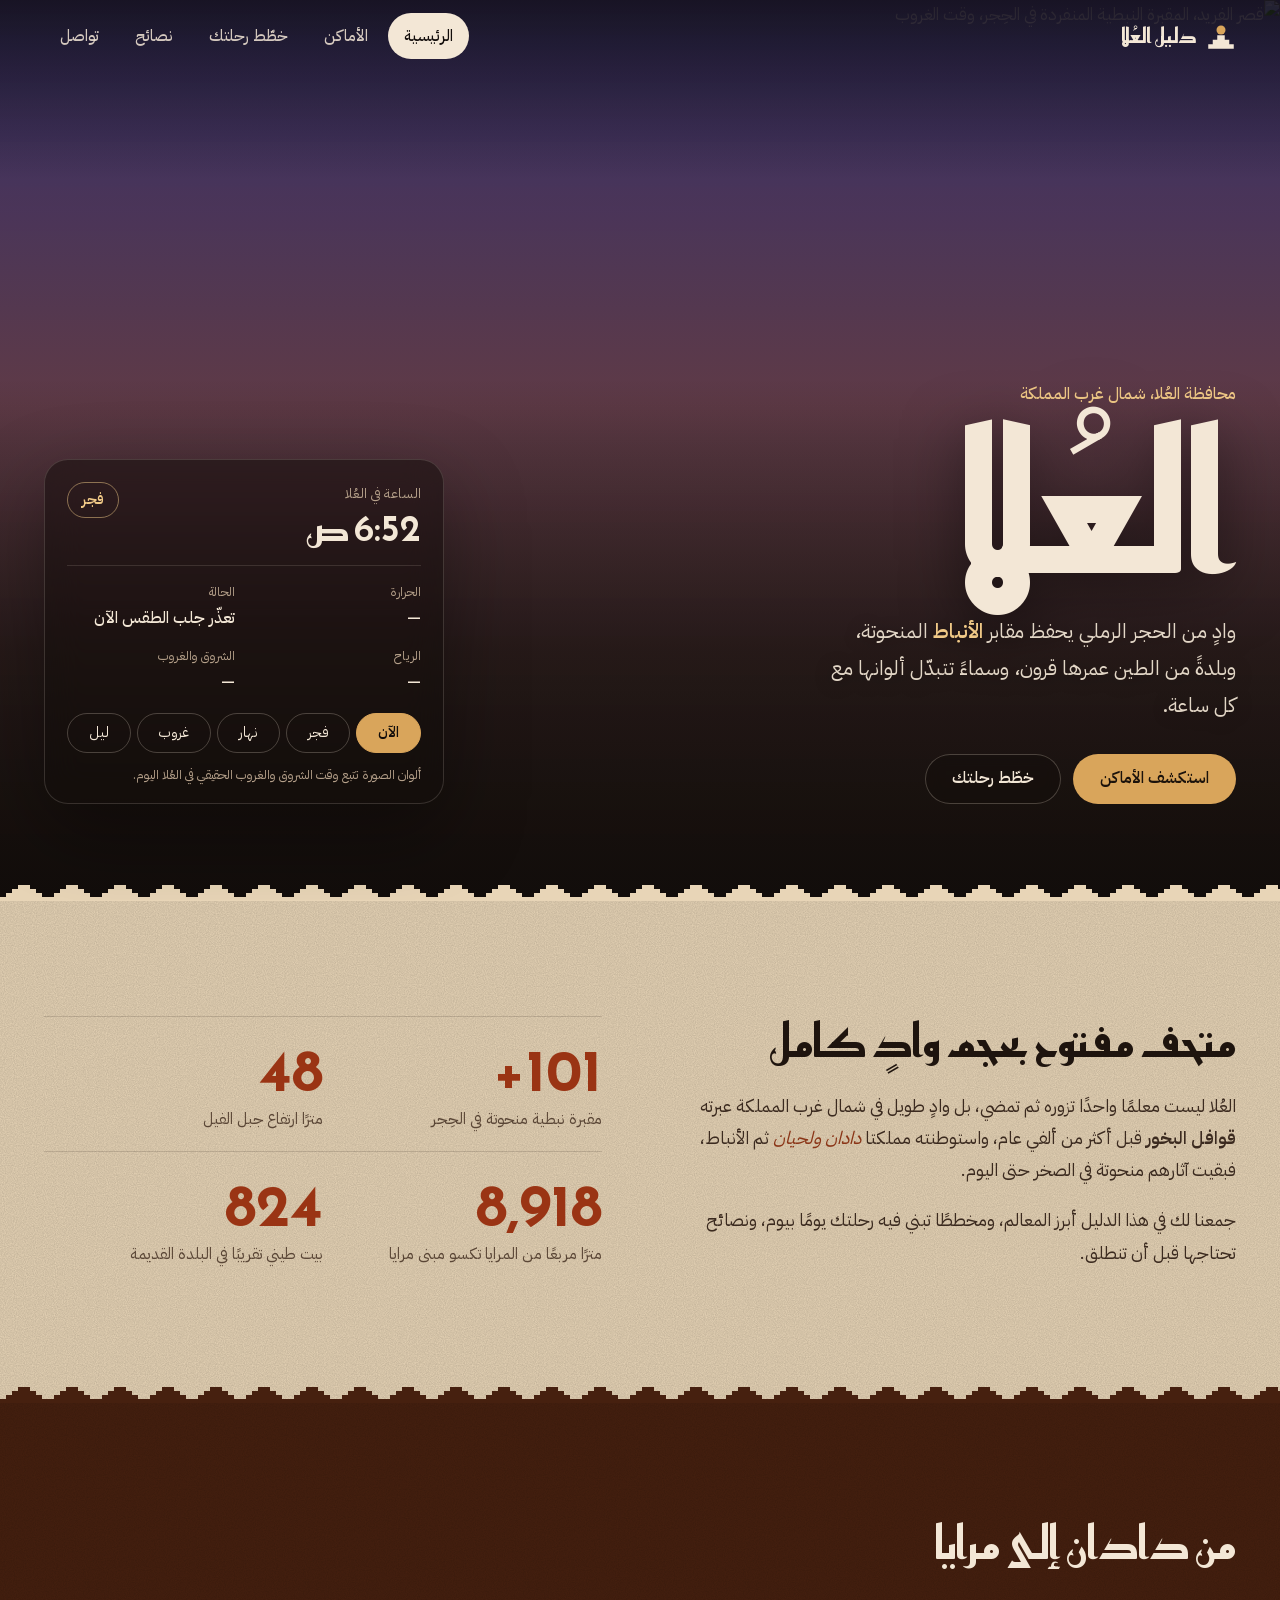
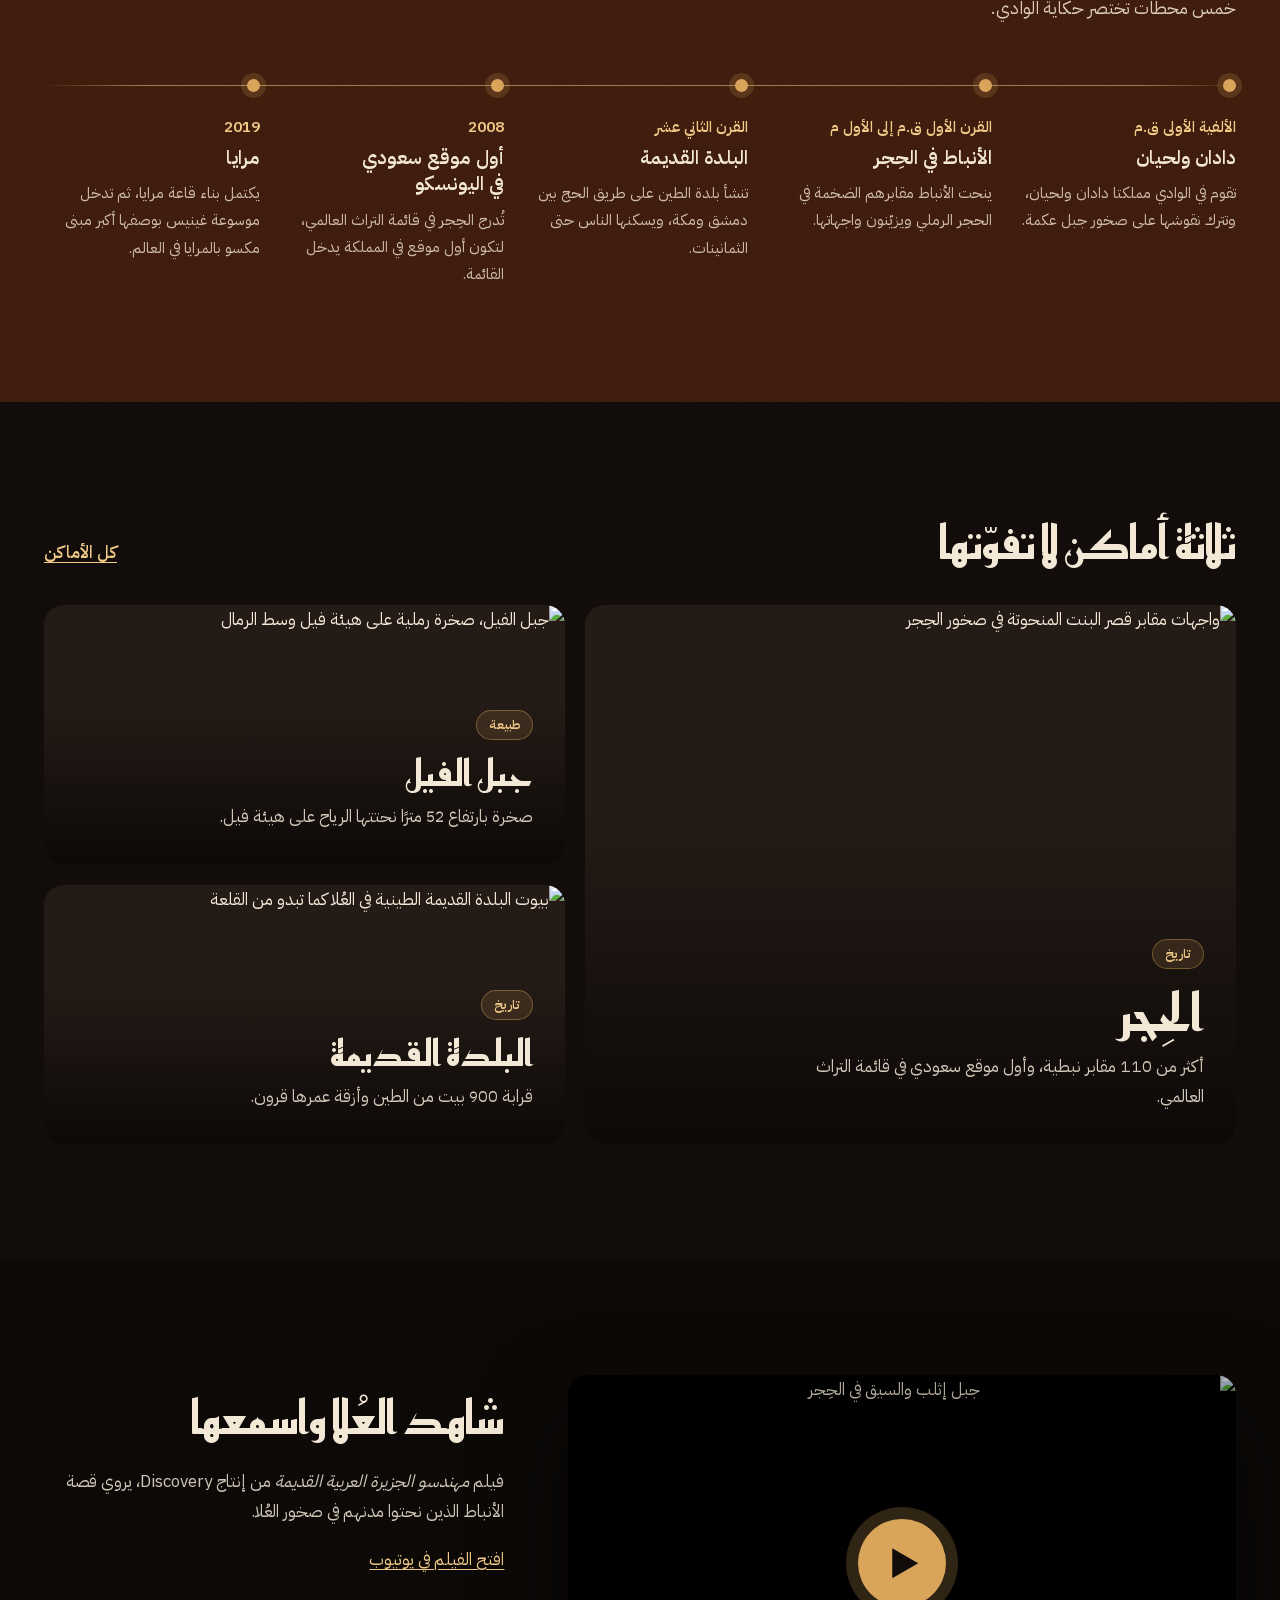
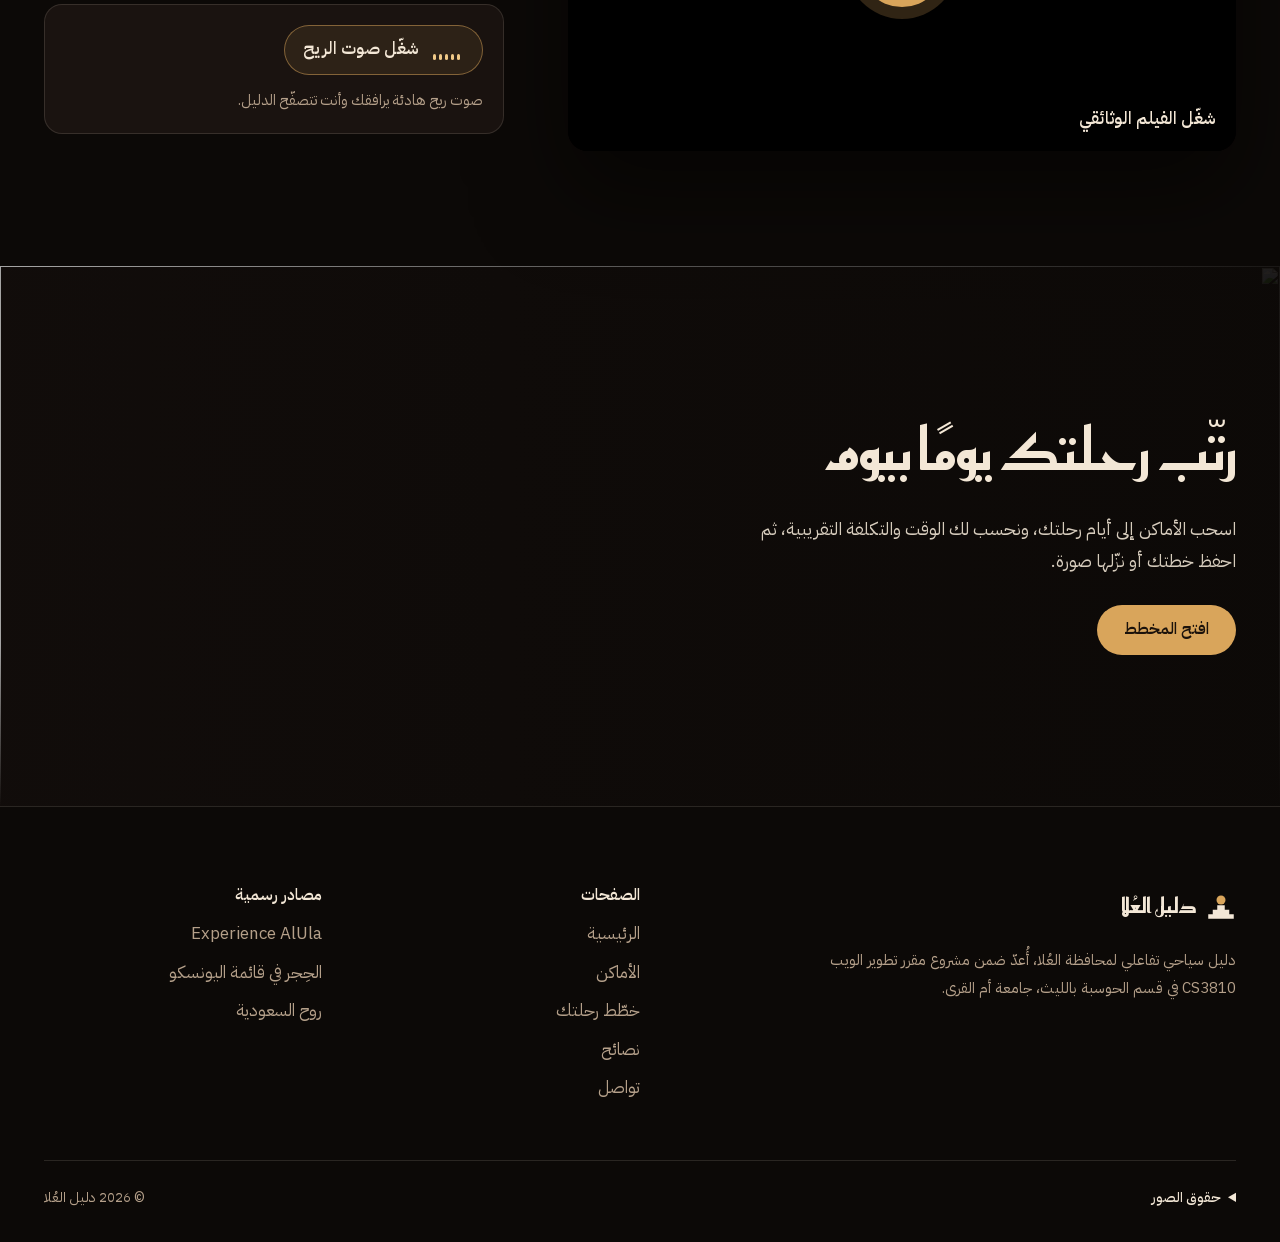
==== index.html @ 6bb436f0 "AlUla guide website" ====
<!DOCTYPE html>
<html lang="ar" dir="rtl">
<head>
<meta charset="UTF-8">
<meta name="viewport" content="width=device-width, initial-scale=1">
<title>دليل العُلا | واحة التاريخ في شمال غرب المملكة</title>
<meta name="description" content="دليل سياحي تفاعلي لمحافظة العُلا: أبرز المعالم، ومخطط رحلات، وطقس مباشر.">
<meta name="theme-color" content="#120d0b">
<link rel="icon" href="media/favicon.svg" type="image/svg+xml">
<link rel="stylesheet" href="css/style.css">
</head>
<body class="page-home" data-page="home">
<a class="skip-link" href="#main">انتقل إلى المحتوى</a>
<header class="site-header" id="top">
  <div class="bar">
    <a class="brand" href="index.html">
      <svg class="brand-mark" viewBox="0 0 40 40" aria-hidden="true"><circle cx="20" cy="12" r="6"/><path d="M3 37v-6h6v-6h6v-6h10v6h6v6h6v6z"/></svg>
      <span class="brand-name">دليل العُلا</span>
    </a>
    <button class="nav-toggle" type="button" aria-expanded="false" aria-controls="site-nav">
      <span class="nav-toggle-lines" aria-hidden="true"><i></i><i></i></span>
      <span class="sr-only">القائمة</span>
    </button>
    <nav class="site-nav" id="site-nav" aria-label="التنقل الرئيسي">
      <ul>
        <li><a href="index.html" aria-current="page">الرئيسية</a></li>
        <li><a href="places.html">الأماكن</a></li>
        <li><a href="planner.html">خطّط رحلتك</a></li>
        <li><a href="tips.html">نصائح</a></li>
        <li><a href="contact.html">تواصل</a></li>
      </ul>
    </nav>
  </div>
</header>

<main id="main">
<section class="hero" id="hero" data-phase="sunset" aria-labelledby="hero-title">
  <div class="hero-media">
    <img class="hero-img" src="media/hero-hegra.jpg" alt="قصر الفريد، المقبرة النبطية المنفردة في الحِجر، وقت الغروب" fetchpriority="high">
    <div class="hero-tint tint-dawn" aria-hidden="true"></div>
    <div class="hero-tint tint-sunset" aria-hidden="true"></div>
    <div class="hero-tint tint-night" aria-hidden="true"></div>
    <canvas class="hero-stars" id="stars" aria-hidden="true"></canvas>
    <div class="hero-shade" aria-hidden="true"></div>
  </div>

  <div class="wrap hero-layout">
    <div class="hero-copy">
      <p class="hero-place">محافظة العُلا، شمال غرب المملكة</p>
      <h1 id="hero-title">العُلا</h1>
      <p class="hero-lead">وادٍ من الحجر الرملي يحفظ مقابر <b>الأنباط</b> المنحوتة، وبلدةً من الطين عمرها قرون، وسماءً تتبدّل ألوانها مع كل ساعة.</p>
      <div class="hero-actions">
        <a class="btn btn-gold" href="places.html">استكشف الأماكن</a>
        <a class="btn btn-ghost" href="planner.html">خطّط رحلتك</a>
      </div>
    </div>

    <aside class="sky-panel" aria-label="الوقت والطقس في العُلا الآن">
      <div class="sky-head">
        <div>
          <span class="sky-label">الساعة في العُلا</span>
          <strong class="sky-time" id="alula-time">--:--</strong>
        </div>
        <span class="sky-phase" id="phase-name">غروب</span>
      </div>
      <dl class="weather">
        <div><dt>الحرارة</dt><dd id="w-temp">--</dd></div>
        <div><dt>الحالة</dt><dd id="w-desc">جارٍ التحميل</dd></div>
        <div><dt>الرياح</dt><dd id="w-wind">--</dd></div>
        <div><dt>الشروق والغروب</dt><dd id="w-sun">--</dd></div>
      </dl>
      <div class="phase-switch" role="group" aria-label="غيّر لون السماء">
        <button type="button" data-phase="auto" aria-pressed="true">الآن</button>
        <button type="button" data-phase="dawn" aria-pressed="false">فجر</button>
        <button type="button" data-phase="day" aria-pressed="false">نهار</button>
        <button type="button" data-phase="sunset" aria-pressed="false">غروب</button>
        <button type="button" data-phase="night" aria-pressed="false">ليل</button>
      </div>
      <p class="sky-note">ألوان الصورة تتبع وقت الشروق والغروب الحقيقي في العُلا اليوم.</p>
    </aside>
  </div>
</section>

<section class="band band-sand steps-top" id="intro" aria-labelledby="intro-title">
  <div class="wrap intro-grid">
    <div class="intro-text">
      <h2 id="intro-title">متحف مفتوح بحجم وادٍ كامل</h2>
      <p>العُلا ليست معلمًا واحدًا تزوره ثم تمضي، بل وادٍ طويل في شمال غرب المملكة عبرته <b>قوافل البخور</b> قبل أكثر من ألفي عام، واستوطنته مملكتا <i>دادان ولحيان</i> ثم الأنباط، فبقيت آثارهم منحوتة في الصخر حتى اليوم.</p>
      <p>جمعنا لك في هذا الدليل أبرز المعالم، ومخططًا تبني فيه رحلتك يومًا بيوم، ونصائح تحتاجها قبل أن تنطلق.</p>
    </div>
    <ul class="facts">
      <li><strong data-count="110" data-suffix="+">110+</strong><span>مقبرة نبطية منحوتة في الحِجر</span></li>
      <li><strong data-count="52">52</strong><span>مترًا ارتفاع جبل الفيل</span></li>
      <li><strong data-count="9740">9,740</strong><span>مترًا مربعًا من المرايا تكسو مبنى مرايا</span></li>
      <li><strong data-count="900">900</strong><span>بيت طيني تقريبًا في البلدة القديمة</span></li>
    </ul>
  </div>
</section>

<section class="band band-ember steps-top" aria-labelledby="timeline-title">
  <div class="wrap">
    <h2 id="timeline-title">من دادان إلى مرايا</h2>
    <p class="section-lead">خمس محطات تختصر حكاية الوادي.</p>
    <ol class="timeline">
      <li>
        <span class="tl-when">الألفية الأولى ق.م</span>
        <h3>دادان ولحيان</h3>
        <p>تقوم في الوادي مملكتا دادان ولحيان، وتترك نقوشها على صخور جبل عكمة.</p>
      </li>
      <li>
        <span class="tl-when">القرن الأول ق.م إلى الأول م</span>
        <h3>الأنباط في الحِجر</h3>
        <p>ينحت الأنباط مقابرهم الضخمة في الحجر الرملي ويزيّنون واجهاتها.</p>
      </li>
      <li>
        <span class="tl-when">القرن الثاني عشر</span>
        <h3>البلدة القديمة</h3>
        <p>تنشأ بلدة الطين على طريق الحج بين دمشق ومكة، ويسكنها الناس حتى الثمانينات.</p>
      </li>
      <li>
        <span class="tl-when">2008</span>
        <h3>أول موقع سعودي في اليونسكو</h3>
        <p>تُدرج الحِجر في قائمة التراث العالمي، لتكون أول موقع في المملكة يدخل القائمة.</p>
      </li>
      <li>
        <span class="tl-when">2019</span>
        <h3>مرايا</h3>
        <p>يكتمل بناء قاعة مرايا، ثم تدخل موسوعة غينيس بوصفها أكبر مبنى مكسو بالمرايا في العالم.</p>
      </li>
    </ol>
  </div>
</section>

<section class="band band-ink" aria-labelledby="featured-title">
  <div class="wrap">
    <div class="section-head">
      <h2 id="featured-title">ثلاثة أماكن لا تفوّتها</h2>
      <a class="link-more" href="places.html">كل الأماكن</a>
    </div>
    <div class="feature-grid">
      <a class="feature feature-lg" href="places.html#hegra">
        <img src="media/hegra.jpg" alt="واجهات مقابر قصر البنت المنحوتة في صخور الحِجر" loading="lazy">
        <div class="feature-text">
          <span class="tag">تاريخ</span>
          <h3>الحِجر</h3>
          <p>أكثر من 110 مقابر نبطية، وأول موقع سعودي في قائمة التراث العالمي.</p>
        </div>
      </a>
      <a class="feature" href="places.html#elephant">
        <img src="media/elephant-rock.jpg" alt="جبل الفيل، صخرة رملية على هيئة فيل وسط الرمال" loading="lazy">
        <div class="feature-text">
          <span class="tag">طبيعة</span>
          <h3>جبل الفيل</h3>
          <p>صخرة بارتفاع 52 مترًا نحتتها الرياح على هيئة فيل.</p>
        </div>
      </a>
      <a class="feature" href="places.html#oldtown">
        <img src="media/old-town.jpg" alt="بيوت البلدة القديمة الطينية في العُلا كما تبدو من القلعة" loading="lazy">
        <div class="feature-text">
          <span class="tag">تاريخ</span>
          <h3>البلدة القديمة</h3>
          <p>قرابة 900 بيت من الطين وأزقة عمرها قرون.</p>
        </div>
      </a>
    </div>
  </div>
</section>

<section class="band band-deep" aria-labelledby="film-title">
  <div class="wrap film-grid">
    <div class="film-player" id="film">
      <button class="film-facade" type="button" id="film-play" data-video="z8A0LpX7_yM">
        <img src="media/banner-places.jpg" alt="جبل إثلب والسيق في الحِجر" loading="lazy">
        <span class="play-icon" aria-hidden="true"></span>
        <span class="film-caption">شغّل الفيلم الوثائقي</span>
      </button>
    </div>
    <div class="film-text">
      <h2 id="film-title">شاهد العُلا واسمعها</h2>
      <p>فيلم <i>مهندسو الجزيرة العربية القديمة</i> من إنتاج Discovery، يروي قصة الأنباط الذين نحتوا مدنهم في صخور العُلا.</p>
      <p><a class="link-ext" href="https://www.youtube.com/watch?v=z8A0LpX7_yM" target="_blank" rel="noopener">افتح الفيلم في يوتيوب</a></p>
      <div class="sound-card">
        <button class="sound-btn" type="button" id="sound-toggle" aria-pressed="false">
          <span class="eq" aria-hidden="true"><i></i><i></i><i></i><i></i><i></i></span>
          <span class="sound-label">شغّل صوت الريح</span>
        </button>
        <p>صوت ريح هادئة يرافقك وأنت تتصفّح الدليل.</p>
        <audio id="desert-audio" src="media/desert-wind.mp3" loop preload="none">متصفحك لا يدعم تشغيل الصوت.</audio>
      </div>
    </div>
  </div>
</section>

<section class="cta" aria-labelledby="cta-title">
  <img class="cta-bg" src="media/banner-planner.jpg" alt="" loading="lazy">
  <div class="wrap cta-inner">
    <h2 id="cta-title">رتّب رحلتك يومًا بيوم</h2>
    <p>اسحب الأماكن إلى أيام رحلتك، ونحسب لك الوقت والتكلفة التقريبية، ثم احفظ خطتك أو نزّلها صورة.</p>
    <a class="btn btn-gold" href="planner.html">افتح المخطط</a>
  </div>
</section>

</main>
<footer class="site-footer">
  <div class="wrap footer-grid">
    <div class="footer-brand">
      <a class="brand" href="index.html">
        <svg class="brand-mark" viewBox="0 0 40 40" aria-hidden="true"><circle cx="20" cy="12" r="6"/><path d="M3 37v-6h6v-6h6v-6h10v6h6v6h6v6z"/></svg>
        <span class="brand-name">دليل العُلا</span>
      </a>
      <p>دليل سياحي تفاعلي لمحافظة العُلا، أُعدّ ضمن مشروع مقرر تطوير الويب <span dir="ltr">CS3810</span> في قسم الحوسبة بالليث، جامعة أم القرى.</p>
    </div>
    <nav class="footer-col" aria-label="صفحات الموقع">
      <h2>الصفحات</h2>
      <ul>
        <li><a href="index.html">الرئيسية</a></li>
        <li><a href="places.html">الأماكن</a></li>
        <li><a href="planner.html">خطّط رحلتك</a></li>
        <li><a href="tips.html">نصائح</a></li>
        <li><a href="contact.html">تواصل</a></li>
      </ul>
    </nav>
    <div class="footer-col">
      <h2>مصادر رسمية</h2>
      <ul>
        <li><a href="https://www.experiencealula.com" target="_blank" rel="noopener">Experience AlUla</a></li>
        <li><a href="https://whc.unesco.org/en/list/1293" target="_blank" rel="noopener">الحِجر في قائمة اليونسكو</a></li>
        <li><a href="https://www.visitsaudi.com" target="_blank" rel="noopener">روح السعودية</a></li>
      </ul>
    </div>
  </div>
  <div class="wrap footer-bottom">
    <details class="credits">
      <summary>حقوق الصور</summary>
      <p>جميع الصور من <a href="https://commons.wikimedia.org" target="_blank" rel="noopener">ويكيميديا كومنز</a> برخص حرة، مع حفظ حق كل مصوّر.</p>
      <ul>
        <li><a href="https://commons.wikimedia.org/wiki/File:Qasr_al-Farid%2C_Hegra_%28Madain_Salih%29%2C_1st_cent._CE%2C_Saudi_Arabia_%2824%29.jpg" target="_blank" rel="noopener">قصر الفريد في الحِجر</a></li>
        <li><a href="https://commons.wikimedia.org/wiki/File:Qasr_al-Bint%2C_Hegra_%28Madain_Salih%29%2C_Saudi_Arabia%2C_1st_cent._CE_%282%29.jpg" target="_blank" rel="noopener">قصر البنت في الحِجر</a></li>
        <li><a href="https://commons.wikimedia.org/wiki/File:Elephant_rock%2C_Al-%27Ula.jpg" target="_blank" rel="noopener">جبل الفيل</a></li>
        <li><a href="https://commons.wikimedia.org/wiki/File:Maraya_Concert_Hall_2024.png" target="_blank" rel="noopener">مرايا</a></li>
        <li><a href="https://commons.wikimedia.org/wiki/File:Al-Ula_Old_Town_2021.jpg" target="_blank" rel="noopener">البلدة القديمة</a></li>
        <li><a href="https://commons.wikimedia.org/wiki/File:Ancient_site_of_Dadan_at_al-Ula%2C_1st_millenium_BCE%2C_Saudi_Arabia_11.jpg" target="_blank" rel="noopener">دادان</a></li>
        <li><a href="https://commons.wikimedia.org/wiki/File:Jabal_Ikmah%2C_ancient_Arabian_rock_art_and_inscription_site%3B_1st_millenium_BCE%3B_al-Ula%2C_Saudi_Arabia_%2833%29.jpg" target="_blank" rel="noopener">جبل عكمة</a></li>
        <li><a href="https://commons.wikimedia.org/wiki/File:Landscape_at_al-Ula%2C_Saudi_Arabia_%285%29.jpg" target="_blank" rel="noopener">وادي العُلا</a></li>
        <li><a href="https://commons.wikimedia.org/wiki/File:Jabal_Ithlib_and_the_Siq%2C_Hegra_%28Madain_Salih%29%2C_Saudi_Arabia.jpg" target="_blank" rel="noopener">جبل إثلب في الحِجر</a></li>
        <li><a href="https://commons.wikimedia.org/wiki/File:Landscape_at_al-Ula%2C_Saudi_Arabia_%283%29.jpg" target="_blank" rel="noopener">طبيعة العُلا</a></li>
        <li><a href="https://commons.wikimedia.org/wiki/File:Landscape_at_al-Ula_behind_Jabal_Ikmah_where_a_large_group_of_early_Islamic_inscriptions_are_to_be_seeen.jpg" target="_blank" rel="noopener">وادٍ قرب جبل عكمة</a></li>
        <li><a href="https://commons.wikimedia.org/wiki/File:Al-Ula_Old_Town_2021_Wikivoyage_banner.jpg" target="_blank" rel="noopener">بانوراما البلدة القديمة</a></li>
      </ul>
    </details>
    <p class="copy">© 2026 دليل العُلا</p>
  </div>
</footer>

<script src="js/script.js"></script>
</body>
</html>
---- css/style.css ----
@font-face {
  font-family: "Reem Kufi";
  src: url("fonts/reem-kufi.woff") format("woff");
  font-weight: 400 700;
  font-display: swap;
}
@font-face {
  font-family: "IBM Plex Sans Arabic";
  src: url("fonts/plex-arabic-400.woff") format("woff");
  font-weight: 400;
  font-display: swap;
}
@font-face {
  font-family: "IBM Plex Sans Arabic";
  src: url("fonts/plex-arabic-500.woff") format("woff");
  font-weight: 500;
  font-display: swap;
}
@font-face {
  font-family: "IBM Plex Sans Arabic";
  src: url("fonts/plex-arabic-600.woff") format("woff");
  font-weight: 600;
  font-display: swap;
}
@font-face {
  font-family: "IBM Plex Sans Arabic";
  src: url("fonts/plex-arabic-700.woff") format("woff");
  font-weight: 700;
  font-display: swap;
}

:root {
  --ink: #120d0b;
  --ink-2: #1a1310;
  --ink-3: #241b16;
  --ink-4: #2e231c;
  --dune: #f3e7d6;
  --mute: #b5a08a;
  --gold: #d9a55b;
  --gold-2: #f0c987;
  --ember: #c4562e;
  --rust: #9a3414;
  --sand: #e8d5b7;
  --sand-2: #f4e6cf;
  --umber: #2a1d14;
  --umber-2: #5a4636;
  --line: rgba(243, 231, 214, 0.13);
  --line-strong: rgba(243, 231, 214, 0.24);
  --f-display: "Reem Kufi", "Noto Kufi Arabic", Tahoma, sans-serif;
  --f-body: "IBM Plex Sans Arabic", "Segoe UI", Tahoma, Arial, sans-serif;
  --gutter: clamp(18px, 4vw, 44px);
  --wrap: 1200px;
  --radius: 20px;
  --header-h: 72px;
  --steps: url("data:image/svg+xml,%3Csvg xmlns='http://www.w3.org/2000/svg' width='48' height='16'%3E%3Cpath d='M0 16V12H6V8H12V4H18V0H30V4H36V8H42V12H48V16Z'/%3E%3C/svg%3E");
  --grain: url("data:image/svg+xml,%3Csvg xmlns='http://www.w3.org/2000/svg' width='220' height='220'%3E%3Cfilter id='n'%3E%3CfeTurbulence type='fractalNoise' baseFrequency='.9' numOctaves='2' stitchTiles='stitch'/%3E%3CfeColorMatrix values='0 0 0 0 0 0 0 0 0 0 0 0 0 0 0 0 0 0 .5 0'/%3E%3C/filter%3E%3Crect width='100%25' height='100%25' filter='url(%23n)' opacity='.35'/%3E%3C/svg%3E");
}

*,
*::before,
*::after {
  box-sizing: border-box;
}

html {
  scroll-behavior: smooth;
  scroll-padding-top: calc(var(--header-h) + 16px);
  -webkit-text-size-adjust: 100%;
}

body {
  margin: 0;
  background: var(--ink);
  color: var(--dune);
  font: 400 17px/1.8 var(--f-body);
  overflow-x: clip;
  -webkit-font-smoothing: antialiased;
}

img,
svg,
video,
iframe {
  max-width: 100%;
}

img {
  display: block;
}

h1,
h2,
h3 {
  margin: 0 0 0.5em;
  text-wrap: balance;
}

h1,
h2 {
  font-family: var(--f-display);
  font-weight: 600;
  line-height: 1.12;
}

h2 {
  font-size: clamp(2rem, 3.6vw, 3rem);
}

h3 {
  font-size: 1.25rem;
  font-weight: 600;
  line-height: 1.35;
}

p {
  margin: 0 0 1em;
}

a {
  color: var(--gold-2);
  text-underline-offset: 4px;
  text-decoration-thickness: 1px;
}

a:hover {
  color: #fff3dd;
}

b,
strong {
  font-weight: 600;
}

button,
input,
select,
textarea {
  font: inherit;
}

:focus-visible {
  outline: 2px solid var(--gold-2);
  outline-offset: 3px;
}

::selection {
  background: var(--gold);
  color: var(--ink);
}

.wrap {
  width: min(100% - 2 * var(--gutter), var(--wrap));
  margin-inline: auto;
}

.sr-only {
  position: absolute;
  width: 1px;
  height: 1px;
  padding: 0;
  margin: -1px;
  overflow: hidden;
  clip: rect(0 0 0 0);
  white-space: nowrap;
  border: 0;
}

.skip-link {
  position: absolute;
  inset-inline-start: 16px;
  top: -60px;
  z-index: 200;
  padding: 10px 18px;
  border-radius: 999px;
  background: var(--gold);
  color: var(--ink);
  font-weight: 600;
  text-decoration: none;
  transition: top 0.2s;
}

.skip-link:focus {
  top: 12px;
}

.site-header {
  position: fixed;
  inset-inline: 0;
  top: 0;
  z-index: 60;
  border-bottom: 1px solid transparent;
  transition: background 0.35s, border-color 0.35s, backdrop-filter 0.35s;
}

.site-header.is-solid,
.site-header.is-open {
  background: rgba(18, 13, 11, 0.88);
  border-bottom-color: var(--line);
  -webkit-backdrop-filter: blur(16px) saturate(1.2);
  backdrop-filter: blur(16px) saturate(1.2);
}

.bar {
  display: flex;
  align-items: center;
  gap: 24px;
  height: var(--header-h);
  width: min(100% - 2 * var(--gutter), 1320px);
  margin-inline: auto;
}

.brand {
  display: inline-flex;
  align-items: center;
  gap: 10px;
  color: var(--dune);
  text-decoration: none;
  font-family: var(--f-display);
  font-size: 1.3rem;
  font-weight: 600;
  white-space: nowrap;
}

.brand:hover {
  color: var(--dune);
}

.brand-mark {
  width: 30px;
  height: 30px;
  fill: var(--dune);
  flex: none;
}

.brand-mark circle {
  fill: var(--gold);
}

.site-nav {
  margin-inline-start: auto;
}

.site-nav ul {
  display: flex;
  gap: 4px;
  margin: 0;
  padding: 0;
  list-style: none;
}

.site-nav a {
  display: block;
  padding: 9px 16px;
  border-radius: 999px;
  color: rgba(243, 231, 214, 0.86);
  font-size: 0.98rem;
  font-weight: 500;
  text-decoration: none;
  transition: background 0.2s, color 0.2s;
}

.site-nav a:hover {
  color: var(--dune);
  background: rgba(243, 231, 214, 0.1);
}

.site-nav a[aria-current="page"] {
  background: var(--dune);
  color: var(--ink);
}

.nav-toggle {
  display: none;
  margin-inline-start: auto;
  width: 46px;
  height: 46px;
  border: 1px solid var(--line-strong);
  border-radius: 50%;
  background: rgba(18, 13, 11, 0.35);
  color: var(--dune);
  cursor: pointer;
}

.nav-toggle-lines {
  display: grid;
  gap: 6px;
  width: 18px;
  margin: auto;
}

.nav-toggle-lines i {
  display: block;
  height: 2px;
  border-radius: 2px;
  background: currentColor;
  transition: transform 0.3s;
}

.nav-toggle[aria-expanded="true"] .nav-toggle-lines i:first-child {
  transform: translateY(4px) rotate(45deg);
}

.nav-toggle[aria-expanded="true"] .nav-toggle-lines i:last-child {
  transform: translateY(-4px) rotate(-45deg);
}

.btn {
  display: inline-flex;
  align-items: center;
  justify-content: center;
  gap: 10px;
  min-height: 50px;
  padding: 0 26px;
  border: 1px solid transparent;
  border-radius: 999px;
  font: 600 1rem/1.2 var(--f-body);
  text-decoration: none;
  cursor: pointer;
  transition: background 0.2s, color 0.2s, border-color 0.2s, transform 0.2s;
}

.btn:active {
  transform: translateY(1px);
}

.btn-gold {
  background: var(--gold);
  color: #1b120b;
}

.btn-gold:hover {
  background: var(--gold-2);
  color: #1b120b;
}

.btn-ghost {
  background: rgba(243, 231, 214, 0.06);
  border-color: var(--line-strong);
  color: var(--dune);
}

.btn-ghost:hover {
  border-color: var(--gold);
  color: var(--dune);
  background: rgba(217, 165, 91, 0.1);
}

.btn-ghost[aria-pressed="true"] {
  border-color: var(--gold);
  color: var(--gold-2);
}

.btn-sm {
  min-height: 42px;
  padding: 0 18px;
  font-size: 0.93rem;
}

.btn[disabled] {
  opacity: 0.5;
  cursor: not-allowed;
}

.tag {
  display: inline-block;
  padding: 3px 12px;
  border: 1px solid rgba(217, 165, 91, 0.4);
  border-radius: 999px;
  background: rgba(217, 165, 91, 0.14);
  color: var(--gold-2);
  font-size: 0.8rem;
  font-weight: 600;
  line-height: 1.7;
}

.band {
  position: relative;
  padding-block: clamp(72px, 9vw, 128px);
  background: var(--band, var(--ink));
}

.band-ink {
  --band: var(--ink);
}

.band-deep {
  --band: #0c0907;
}

.band-sand {
  --band: var(--sand);
  background: var(--grain), var(--band);
  color: var(--umber);
}

.band-ember {
  --band: #46200f;
  background: var(--grain), var(--band);
  color: var(--dune);
}

.steps-top::before {
  content: "";
  position: absolute;
  inset-inline: 0;
  top: -15px;
  height: 16px;
  background: var(--band);
  -webkit-mask: var(--steps) repeat-x left bottom / 48px 16px;
  mask: var(--steps) repeat-x left bottom / 48px 16px;
  pointer-events: none;
}

.band-sand h2,
.band-sand h3 {
  color: #1e140e;
}

.band-sand a {
  color: #8a3416;
}

.band-sand a:hover {
  color: #5c210c;
}

.band-sand .tag {
  background: rgba(154, 52, 20, 0.08);
  border-color: rgba(154, 52, 20, 0.3);
  color: #8a3416;
}

.band-sand .btn-ghost {
  background: transparent;
  border-color: rgba(42, 29, 20, 0.3);
  color: var(--umber);
}

.section-head {
  display: flex;
  align-items: end;
  justify-content: space-between;
  flex-wrap: wrap;
  gap: 12px 24px;
  margin-bottom: 36px;
}

.section-head h2 {
  margin: 0;
}

.section-lead {
  max-width: 60ch;
  font-size: 1.12rem;
  opacity: 0.85;
}

.link-more {
  font-weight: 600;
}

.fine {
  margin-top: 18px;
  font-size: 0.86rem;
  color: var(--mute);
}

.band-sand .fine {
  color: #6b5644;
}

.empty {
  margin: 8px 0 0;
  color: var(--mute);
}

.hero {
  position: relative;
  display: flex;
  align-items: flex-end;
  min-height: 100vh;
  min-height: 100svh;
  overflow: hidden;
  background: #0c0907;
  color: var(--dune);
}

.hero-media {
  position: absolute;
  inset: 0;
  will-change: transform;
}

.hero-img {
  position: absolute;
  inset: 0;
  width: 100%;
  height: 100%;
  object-fit: cover;
  object-position: 50% 55%;
  transform-origin: 55% 60%;
  filter: var(--img-filter, none);
  animation: drift 50s ease-in-out infinite alternate;
  transition: filter 1.8s ease;
}

@keyframes drift {
  from {
    transform: scale(1.04);
  }
  to {
    transform: scale(1.14) translate3d(-1.2%, -1%, 0);
  }
}

.hero-tint {
  position: absolute;
  inset: 0;
  opacity: 0;
  transition: opacity 1.8s ease;
}

.tint-dawn {
  background: linear-gradient(180deg, rgba(70, 64, 150, 0.7) 0%, rgba(196, 120, 150, 0.45) 45%, rgba(250, 180, 140, 0.2) 100%);
  mix-blend-mode: multiply;
}

.tint-sunset {
  background: linear-gradient(180deg, rgba(255, 112, 44, 0.55) 0%, rgba(255, 160, 80, 0.3) 50%, rgba(150, 44, 12, 0.3) 100%);
  mix-blend-mode: overlay;
}

.tint-night {
  background: linear-gradient(180deg, rgba(4, 7, 28, 0.9) 0%, rgba(10, 14, 42, 0.72) 48%, rgba(8, 6, 12, 0.88) 100%);
}

.hero-stars {
  position: absolute;
  inset: 0 0 auto;
  width: 100%;
  height: 62%;
  opacity: 0;
  transition: opacity 2s ease;
}

.hero-shade {
  position: absolute;
  inset: 0;
  background: linear-gradient(180deg, rgba(12, 9, 7, 0.7) 0%, rgba(12, 9, 7, 0) 20%, rgba(12, 9, 7, 0) 42%, rgba(12, 9, 7, 0.6) 72%, var(--ink) 100%);
}

.hero[data-phase="dawn"] {
  --img-filter: saturate(0.8) brightness(0.8) contrast(1.05);
}

.hero[data-phase="dawn"] .tint-dawn,
.hero[data-phase="sunset"] .tint-sunset,
.hero[data-phase="night"] .tint-night,
.hero[data-phase="night"] .hero-stars {
  opacity: 1;
}

.hero[data-phase="day"] {
  --img-filter: saturate(1.05) brightness(1.03);
}

.hero[data-phase="sunset"] {
  --img-filter: saturate(1.18) contrast(1.06);
}

.hero[data-phase="night"] {
  --img-filter: saturate(0.5) brightness(0.72) contrast(1.1);
}

.hero-layout {
  position: relative;
  z-index: 2;
  display: grid;
  grid-template-columns: minmax(0, 1.4fr) minmax(0, 400px);
  align-items: end;
  gap: 48px;
  padding-block: 140px clamp(56px, 8vw, 96px);
}

.hero-place {
  margin: 0 0 6px;
  color: var(--gold-2);
  font-size: 1.05rem;
  font-weight: 500;
}

.hero h1 {
  margin: 0 0 16px;
  font-size: clamp(5.4rem, 15vw, 12.5rem);
  font-weight: 700;
  line-height: 0.95;
  text-shadow: 0 14px 60px rgba(0, 0, 0, 0.5);
}

.hero-lead {
  max-width: 34ch;
  margin-bottom: 30px;
  color: rgba(243, 231, 214, 0.92);
  font-size: clamp(1.1rem, 1.6vw, 1.32rem);
  text-shadow: 0 2px 18px rgba(0, 0, 0, 0.45);
}

.hero-lead b {
  color: var(--gold-2);
}

.hero-actions {
  display: flex;
  flex-wrap: wrap;
  gap: 12px;
}

.hero .btn-ghost {
  background: rgba(18, 13, 11, 0.35);
  -webkit-backdrop-filter: blur(8px);
  backdrop-filter: blur(8px);
}

.sky-panel {
  padding: 22px 22px 18px;
  border: 1px solid rgba(243, 231, 214, 0.16);
  border-radius: 24px;
  background: rgba(16, 12, 10, 0.52);
  -webkit-backdrop-filter: blur(18px) saturate(1.2);
  backdrop-filter: blur(18px) saturate(1.2);
  box-shadow: 0 30px 80px rgba(0, 0, 0, 0.35);
}

.sky-head {
  display: flex;
  align-items: flex-start;
  justify-content: space-between;
  gap: 12px;
  padding-bottom: 14px;
  border-bottom: 1px solid var(--line);
}

.sky-label {
  display: block;
  color: var(--mute);
  font-size: 0.85rem;
}

.sky-time {
  display: block;
  font-family: var(--f-display);
  font-size: 2.3rem;
  font-weight: 600;
  line-height: 1.2;
}

.sky-phase {
  padding: 4px 14px;
  border: 1px solid rgba(240, 201, 135, 0.5);
  border-radius: 999px;
  color: var(--gold-2);
  font-size: 0.9rem;
  font-weight: 600;
}

.weather {
  display: grid;
  grid-template-columns: 1fr 1fr;
  gap: 12px 18px;
  margin: 14px 0 16px;
}

.weather dt {
  color: var(--mute);
  font-size: 0.8rem;
}

.weather dd {
  margin: 0;
  font-size: 1.02rem;
  font-weight: 500;
}

.phase-switch {
  display: flex;
  flex-wrap: wrap;
  gap: 6px;
}

.phase-switch button {
  flex: 1 1 auto;
  min-height: 40px;
  padding: 0 12px;
  border: 1px solid var(--line-strong);
  border-radius: 999px;
  background: transparent;
  color: var(--dune);
  font-size: 0.9rem;
  cursor: pointer;
  transition: background 0.2s, color 0.2s, border-color 0.2s;
}

.phase-switch button:hover {
  border-color: var(--gold);
}

.phase-switch button[aria-pressed="true"] {
  background: var(--gold);
  border-color: var(--gold);
  color: var(--ink);
  font-weight: 600;
}

.sky-note {
  margin: 12px 0 0;
  color: var(--mute);
  font-size: 0.8rem;
  line-height: 1.6;
}

.intro-grid {
  display: grid;
  grid-template-columns: minmax(0, 1fr) minmax(0, 1fr);
  gap: clamp(36px, 6vw, 96px);
  align-items: center;
}

.intro-text p {
  font-size: 1.12rem;
  color: #3b2a1f;
}

.intro-text i {
  color: #8a3416;
}

.facts {
  display: grid;
  grid-template-columns: 1fr 1fr;
  gap: 0;
  margin: 0;
  padding: 0;
  list-style: none;
}

.facts li {
  padding: 22px 0 20px;
  border-top: 1px solid rgba(42, 29, 20, 0.16);
}

.facts li:nth-child(odd) {
  padding-inline-end: 24px;
}

.facts strong {
  display: block;
  font-family: var(--f-display);
  font-size: clamp(2.6rem, 4.6vw, 3.8rem);
  font-weight: 700;
  line-height: 1.1;
  color: #9a3414;
  font-variant-numeric: tabular-nums;
}

.facts span {
  display: block;
  margin-top: 4px;
  color: var(--umber-2);
  font-size: 0.98rem;
  line-height: 1.5;
}

.timeline {
  position: relative;
  display: grid;
  grid-template-columns: repeat(5, minmax(0, 1fr));
  gap: 28px;
  margin: 52px 0 0;
  padding: 0;
  list-style: none;
}

.timeline::before {
  content: "";
  position: absolute;
  inset-inline: 0;
  top: 9px;
  height: 1px;
  background: linear-gradient(90deg, transparent, rgba(240, 201, 135, 0.55) 8%, rgba(240, 201, 135, 0.55) 92%, transparent);
}

.timeline li {
  position: relative;
  padding-top: 40px;
}

.timeline li::before {
  content: "";
  position: absolute;
  top: 3px;
  inset-inline-start: 0;
  width: 13px;
  height: 13px;
  border-radius: 50%;
  background: var(--gold);
  box-shadow: 0 0 0 6px rgba(217, 165, 91, 0.18);
}

.tl-when {
  display: block;
  margin-bottom: 6px;
  color: var(--gold-2);
  font-size: 0.95rem;
  font-weight: 600;
  line-height: 1.5;
}

.timeline h3 {
  margin-bottom: 8px;
  font-size: 1.22rem;
}

.timeline p {
  margin: 0;
  color: rgba(243, 231, 214, 0.78);
  font-size: 0.97rem;
  line-height: 1.75;
}

.feature-grid {
  display: grid;
  grid-template-columns: minmax(0, 1.25fr) minmax(0, 1fr);
  grid-template-rows: repeat(2, minmax(260px, 1fr));
  gap: 20px;
}

.feature {
  position: relative;
  display: block;
  min-height: 260px;
  overflow: hidden;
  border-radius: var(--radius);
  color: var(--dune);
  text-decoration: none;
  isolation: isolate;
  background: var(--ink-3);
}

.feature-lg {
  grid-row: span 2;
  min-height: 540px;
}

.feature img {
  position: absolute;
  inset: 0;
  z-index: -2;
  width: 100%;
  height: 100%;
  object-fit: cover;
  transition: transform 1.2s cubic-bezier(0.2, 0.7, 0.2, 1);
}

.feature::after {
  content: "";
  position: absolute;
  inset: 0;
  z-index: -1;
  background: linear-gradient(180deg, rgba(10, 7, 6, 0) 38%, rgba(10, 7, 6, 0.9) 100%);
}

.feature:hover {
  color: var(--dune);
}

.feature:hover img {
  transform: scale(1.05);
}

.feature-text {
  position: absolute;
  inset-inline: 0;
  bottom: 0;
  padding: clamp(20px, 3vw, 32px);
}

.feature h3 {
  margin: 10px 0 4px;
  font-family: var(--f-display);
  font-size: clamp(1.7rem, 2.8vw, 2.5rem);
}

.feature-lg h3 {
  font-size: clamp(2.2rem, 4vw, 3.4rem);
}

.feature p {
  max-width: 40ch;
  margin: 0;
  color: rgba(243, 231, 214, 0.85);
}

.film-grid {
  display: grid;
  grid-template-columns: minmax(0, 1.45fr) minmax(0, 1fr);
  gap: clamp(32px, 5vw, 64px);
  align-items: center;
}

.film-player {
  position: relative;
  aspect-ratio: 16 / 9;
  overflow: hidden;
  border-radius: var(--radius);
  background: #000;
  box-shadow: 0 40px 90px rgba(0, 0, 0, 0.5);
}

.film-player iframe {
  position: absolute;
  inset: 0;
  width: 100%;
  height: 100%;
  border: 0;
}

.film-facade {
  position: absolute;
  inset: 0;
  display: grid;
  place-items: center;
  width: 100%;
  padding: 0;
  border: 0;
  background: #000;
  color: var(--dune);
  cursor: pointer;
}

.film-facade img {
  position: absolute;
  inset: 0;
  width: 100%;
  height: 100%;
  object-fit: cover;
  opacity: 0.72;
  transition: opacity 0.4s, transform 1.2s cubic-bezier(0.2, 0.7, 0.2, 1);
}

.film-facade:hover img {
  opacity: 0.85;
  transform: scale(1.03);
}

.play-icon {
  position: relative;
  width: 88px;
  height: 88px;
  border-radius: 50%;
  background: var(--gold);
  box-shadow: 0 0 0 12px rgba(217, 165, 91, 0.22);
  transition: transform 0.3s;
}

.play-icon::after {
  content: "";
  position: absolute;
  inset: 0;
  margin: auto;
  width: 26px;
  height: 30px;
  transform: translateX(3px);
  background: var(--ink);
  clip-path: polygon(0 0, 100% 50%, 0 100%);
}

.film-facade:hover .play-icon {
  transform: scale(1.06);
}

.film-caption {
  position: absolute;
  inset-inline-start: 20px;
  bottom: 16px;
  font-weight: 600;
  text-shadow: 0 2px 12px rgba(0, 0, 0, 0.6);
}

.film-text p {
  color: rgba(243, 231, 214, 0.85);
}

.sound-card {
  margin-top: 28px;
  padding: 20px;
  border: 1px solid var(--line);
  border-radius: 18px;
  background: var(--ink-2);
}

.sound-card p {
  margin: 12px 0 0;
  color: var(--mute);
  font-size: 0.92rem;
}

.sound-btn {
  display: inline-flex;
  align-items: center;
  gap: 14px;
  min-height: 50px;
  padding: 0 22px 0 18px;
  border: 1px solid rgba(217, 165, 91, 0.5);
  border-radius: 999px;
  background: rgba(217, 165, 91, 0.1);
  color: var(--dune);
  font-weight: 600;
  cursor: pointer;
}

.sound-btn:hover {
  background: rgba(217, 165, 91, 0.18);
}

.eq {
  display: inline-flex;
  align-items: flex-end;
  gap: 3px;
  height: 20px;
}

.eq i {
  display: block;
  width: 3px;
  height: 6px;
  border-radius: 2px;
  background: var(--gold-2);
}

.sound-btn[aria-pressed="true"] .eq i {
  animation: eq 1.1s ease-in-out infinite;
}

.sound-btn[aria-pressed="true"] .eq i:nth-child(2) {
  animation-delay: -0.4s;
}

.sound-btn[aria-pressed="true"] .eq i:nth-child(3) {
  animation-delay: -0.8s;
}

.sound-btn[aria-pressed="true"] .eq i:nth-child(4) {
  animation-delay: -0.2s;
}

.sound-btn[aria-pressed="true"] .eq i:nth-child(5) {
  animation-delay: -0.6s;
}

@keyframes eq {
  0%,
  100% {
    height: 5px;
  }
  50% {
    height: 20px;
  }
}

.cta {
  position: relative;
  display: flex;
  align-items: center;
  min-height: 540px;
  overflow: hidden;
  color: var(--dune);
  isolation: isolate;
}

.cta-bg {
  position: absolute;
  inset: 0;
  z-index: -2;
  width: 100%;
  height: 100%;
  object-fit: cover;
}

.cta::after {
  content: "";
  position: absolute;
  inset: 0;
  z-index: -1;
  background: linear-gradient(270deg, rgba(12, 9, 7, 0.92) 0%, rgba(12, 9, 7, 0.55) 55%, rgba(12, 9, 7, 0.15) 100%), linear-gradient(0deg, var(--ink) 0%, rgba(12, 9, 7, 0) 30%);
}

.cta-inner {
  padding-block: 96px;
}

.cta-inner h2 {
  font-size: clamp(2.4rem, 4.6vw, 3.8rem);
}

.cta-inner p {
  max-width: 44ch;
  margin-bottom: 28px;
  color: rgba(243, 231, 214, 0.88);
  font-size: 1.12rem;
}

.site-footer {
  padding: 80px 0 32px;
  border-top: 1px solid var(--line);
  background: #0c0907;
  color: var(--mute);
}

.footer-grid {
  display: grid;
  grid-template-columns: minmax(0, 2fr) minmax(0, 1fr) minmax(0, 1fr);
  gap: 40px;
}

.footer-brand p {
  max-width: 46ch;
  margin-top: 16px;
  font-size: 0.95rem;
}

.footer-col h2 {
  margin-bottom: 14px;
  color: var(--dune);
  font-family: var(--f-body);
  font-size: 1rem;
  font-weight: 600;
}

.footer-col ul {
  display: grid;
  gap: 8px;
  margin: 0;
  padding: 0;
  list-style: none;
}

.footer-col a {
  color: var(--mute);
  text-decoration: none;
}

.footer-col a:hover {
  color: var(--gold-2);
}

.footer-bottom {
  display: flex;
  align-items: flex-start;
  justify-content: space-between;
  flex-wrap: wrap;
  gap: 16px;
  margin-top: 56px;
  padding-top: 24px;
  border-top: 1px solid var(--line);
  font-size: 0.88rem;
}

.credits {
  flex: 1 1 520px;
}

.credits summary {
  cursor: pointer;
  color: var(--dune);
  font-weight: 500;
}

.credits ul {
  display: grid;
  gap: 4px;
  margin: 12px 0 0;
  padding-inline-start: 18px;
}

.credits a {
  color: var(--gold-2);
}

.copy {
  margin: 0;
}

.page-hero {
  position: relative;
  display: flex;
  align-items: flex-end;
  min-height: clamp(400px, 60vh, 580px);
  overflow: hidden;
  background: #0c0907;
  color: var(--dune);
  isolation: isolate;
}

.page-hero-short {
  min-height: clamp(340px, 46vh, 460px);
}

.page-hero-img {
  position: absolute;
  inset: 0;
  z-index: -2;
  width: 100%;
  height: 100%;
  object-fit: cover;
}

.page-hero::after {
  content: "";
  position: absolute;
  inset: 0;
  z-index: -1;
  background: linear-gradient(180deg, rgba(12, 9, 7, 0.72) 0%, rgba(12, 9, 7, 0.1) 30%, rgba(12, 9, 7, 0.35) 62%, var(--ink) 100%);
}

.page-hero-text {
  padding-block: 150px 56px;
}

.page-hero h1 {
  margin-bottom: 12px;
  font-size: clamp(2.9rem, 6.4vw, 5rem);
  font-weight: 700;
  text-shadow: 0 10px 40px rgba(0, 0, 0, 0.45);
}

.page-hero p {
  max-width: 58ch;
  margin: 0;
  color: rgba(243, 231, 214, 0.9);
  font-size: 1.12rem;
  text-shadow: 0 2px 14px rgba(0, 0, 0, 0.5);
}

.toolbar {
  display: flex;
  align-items: center;
  justify-content: space-between;
  flex-wrap: wrap;
  gap: 14px;
  margin-bottom: 26px;
}

.chips,
.presets {
  display: flex;
  flex-wrap: wrap;
  gap: 8px;
}

.chip {
  min-height: 42px;
  padding: 0 18px;
  border: 1px solid var(--line-strong);
  border-radius: 999px;
  background: transparent;
  color: var(--dune);
  font-size: 0.95rem;
  font-weight: 500;
  cursor: pointer;
  transition: background 0.2s, color 0.2s, border-color 0.2s;
}

.chip:hover {
  border-color: var(--gold);
}

.chip[aria-pressed="true"] {
  background: var(--dune);
  border-color: var(--dune);
  color: var(--ink);
}

.search input {
  width: min(340px, 100%);
  min-height: 46px;
  padding-inline: 46px 18px;
  border: 1px solid var(--line-strong);
  border-radius: 999px;
  background: rgba(243, 231, 214, 0.05) url("data:image/svg+xml,%3Csvg xmlns='http://www.w3.org/2000/svg' width='20' height='20' fill='none' stroke='%23b5a08a' stroke-width='2'%3E%3Ccircle cx='8.5' cy='8.5' r='6'/%3E%3Cpath d='m13 13 5 5'/%3E%3C/svg%3E") no-repeat right 16px center;
  color: var(--dune);
  font-size: 16px;
}

.search input::placeholder {
  color: var(--mute);
}

.search input:focus {
  border-color: var(--gold);
  outline: none;
  box-shadow: 0 0 0 3px rgba(217, 165, 91, 0.2);
}

.explorer {
  display: grid;
  grid-template-columns: minmax(0, 1fr) minmax(0, 1fr);
  gap: 24px;
  align-items: start;
}

.map-card {
  margin: 0;
  padding: 10px;
  border: 1px solid var(--line);
  border-radius: 24px;
  background: #0d0a08;
}

.map-card svg {
  direction: ltr;
  display: block;
  width: 100%;
  height: auto;
  border-radius: 16px;
}

.map-card figcaption {
  padding: 10px 8px 2px;
  color: var(--mute);
  font-size: 0.85rem;
}

.pin {
  cursor: pointer;
  outline: none;
  transition: opacity 0.3s;
}

.pin-dot {
  fill: var(--gold);
  stroke: #0d0a08;
  stroke-width: 3;
  transition: fill 0.2s;
}

.pin-ring {
  fill: none;
  stroke: var(--gold-2);
  stroke-width: 2;
  opacity: 0;
  transform-box: fill-box;
  transform-origin: center;
}

.pin-label {
  fill: var(--dune);
  font-family: var(--f-body);
  font-size: 15px;
  font-weight: 600;
  paint-order: stroke;
  stroke: #0d0a08;
  stroke-width: 5px;
  stroke-linejoin: round;
}

.pin:hover .pin-dot,
.pin.is-active .pin-dot {
  fill: #fff1d6;
}

.pin.is-active .pin-ring {
  opacity: 1;
  animation: ring 2.2s ease-out infinite;
}

.pin:focus-visible .pin-ring {
  opacity: 1;
}

.pin.is-dim {
  opacity: 0.22;
}

@keyframes ring {
  from {
    transform: scale(0.6);
    opacity: 1;
  }
  to {
    transform: scale(1.6);
    opacity: 0;
  }
}

.detail {
  display: flex;
  flex-direction: column;
  overflow: hidden;
  border: 1px solid var(--line);
  border-radius: 24px;
  background: var(--ink-2);
  transition: opacity 0.25s, transform 0.25s;
}

.detail.is-swapping {
  opacity: 0;
  transform: translateY(8px);
}

.detail-img {
  width: 100%;
  aspect-ratio: 16 / 10;
  object-fit: cover;
  background: var(--ink-3);
}

.detail-body {
  padding: 24px clamp(20px, 3vw, 30px) 28px;
}

.detail-body h2 {
  margin: 12px 0 10px;
  font-size: clamp(2rem, 3.2vw, 2.6rem);
}

.detail-body > p {
  color: rgba(243, 231, 214, 0.86);
}

.facts-list {
  display: grid;
  grid-template-columns: 1fr 1fr;
  gap: 10px;
  margin: 18px 0;
  padding: 0;
  list-style: none;
}

.facts-list li {
  padding: 12px 14px;
  border: 1px solid var(--line);
  border-radius: 14px;
  background: var(--ink-3);
}

.facts-list span {
  display: block;
  color: var(--mute);
  font-size: 0.8rem;
}

.facts-list b {
  font-size: 1.02rem;
}

.note {
  padding-inline-start: 14px;
  border-inline-start: 2px solid var(--gold);
  color: var(--gold-2);
  font-size: 0.94rem;
}

.detail-actions {
  display: flex;
  flex-wrap: wrap;
  gap: 10px;
  margin-top: 8px;
}

.count {
  margin: 0;
  color: var(--umber-2);
  font-weight: 500;
}

.place-grid {
  display: grid;
  grid-template-columns: repeat(auto-fill, minmax(min(100%, 260px), 1fr));
  gap: 22px;
  margin: 0;
  padding: 0;
  list-style: none;
}

.place-open {
  display: flex;
  flex-direction: column;
  width: 100%;
  height: 100%;
  padding: 0;
  overflow: hidden;
  border: 1px solid rgba(42, 29, 20, 0.12);
  border-radius: 18px;
  background: var(--sand-2);
  color: var(--umber);
  text-align: start;
  cursor: pointer;
  transition: transform 0.25s, box-shadow 0.25s;
}

.place-open:hover {
  transform: translateY(-4px);
  box-shadow: 0 22px 44px rgba(42, 29, 20, 0.18);
}

.place-open img {
  width: 100%;
  aspect-ratio: 4 / 3;
  object-fit: cover;
  background: #d4bd98;
}

.place-info {
  display: flex;
  flex: 1;
  flex-direction: column;
  align-items: flex-start;
  gap: 6px;
  padding: 16px 18px 18px;
}

.place-name {
  font-family: var(--f-display);
  font-size: 1.5rem;
  font-weight: 600;
  line-height: 1.3;
  color: #1e140e;
}

.place-short {
  color: var(--umber-2);
  font-size: 0.95rem;
  line-height: 1.6;
}

.place-meta {
  display: flex;
  flex-wrap: wrap;
  gap: 4px 0;
  margin-top: auto;
  padding-top: 8px;
  color: #8a3416;
  font-size: 0.86rem;
  font-weight: 600;
}

.place-meta span + span {
  margin-inline-start: 12px;
  padding-inline-start: 12px;
  border-inline-start: 1px solid rgba(138, 52, 22, 0.3);
}

.place-card[hidden] {
  display: none;
}

.field {
  margin-bottom: 18px;
}

.field > span,
.field > label {
  display: block;
  margin-bottom: 8px;
  color: var(--mute);
  font-size: 0.92rem;
  font-weight: 500;
}

input[type="text"],
input[type="email"],
input[type="search"],
select,
textarea {
  width: 100%;
  min-height: 50px;
  padding: 0 16px;
  border: 1px solid var(--line-strong);
  border-radius: 14px;
  background: var(--ink-3);
  color: var(--dune);
  font-size: 16px;
  transition: border-color 0.2s, box-shadow 0.2s;
}

select {
  -webkit-appearance: none;
  appearance: none;
  padding-inline-start: 40px;
  background: var(--ink-3) url("data:image/svg+xml,%3Csvg xmlns='http://www.w3.org/2000/svg' width='14' height='14' fill='none' stroke='%23f0c987' stroke-width='2'%3E%3Cpath d='m2 5 5 5 5-5'/%3E%3C/svg%3E") no-repeat left 16px center;
}

textarea {
  min-height: 150px;
  padding: 14px 16px;
  line-height: 1.7;
  resize: vertical;
}

input:focus,
select:focus,
textarea:focus {
  border-color: var(--gold);
  outline: none;
  box-shadow: 0 0 0 3px rgba(217, 165, 91, 0.2);
}

.field.is-invalid input,
.field.is-invalid textarea {
  border-color: #e07a55;
}

.error {
  min-height: 1.4em;
  margin: 6px 0 0;
  color: #f4a283;
  font-size: 0.88rem;
}

.field-foot {
  display: flex;
  justify-content: space-between;
  gap: 12px;
}

.counter {
  flex: none;
  margin-top: 6px;
  color: var(--mute);
  font-size: 0.85rem;
  font-variant-numeric: tabular-nums;
}

.planner-top {
  display: grid;
  grid-template-columns: minmax(0, 1.1fr) auto minmax(0, 1.4fr);
  align-items: end;
  gap: 20px;
  margin-bottom: 28px;
}

.trip-name {
  margin: 0;
}

.stepper {
  display: flex;
  align-items: center;
  gap: 10px;
  height: 50px;
  padding: 4px;
  border: 1px solid var(--line-strong);
  border-radius: 999px;
  background: var(--ink-3);
}

.stepper button {
  width: 40px;
  height: 40px;
  border: 0;
  border-radius: 50%;
  background: var(--ink-4);
  color: var(--gold-2);
  font-size: 1.3rem;
  line-height: 1;
  cursor: pointer;
}

.stepper button:hover {
  background: #3a2c23;
}

.stepper output {
  min-width: 1.4ch;
  font-family: var(--f-display);
  font-size: 1.5rem;
  text-align: center;
}

.stepper span {
  color: var(--mute);
  font-size: 0.92rem;
}

.summary {
  display: grid;
  grid-template-columns: repeat(3, minmax(0, 1fr));
  gap: 10px;
  margin: 0;
}

.summary div {
  padding: 8px 14px;
  border: 1px solid var(--line);
  border-radius: 14px;
  background: var(--ink-2);
}

.summary dt {
  color: var(--mute);
  font-size: 0.78rem;
  white-space: nowrap;
}

.summary dd {
  margin: 0;
  color: var(--gold-2);
  font-family: var(--f-display);
  font-size: 1.45rem;
  line-height: 1.4;
  white-space: nowrap;
}

.planner {
  display: grid;
  grid-template-columns: 310px minmax(0, 1fr);
  align-items: start;
  gap: 22px;
}

.pool {
  position: sticky;
  top: calc(var(--header-h) + 16px);
  padding: 20px;
  border: 1px solid var(--line);
  border-radius: 22px;
  background: var(--ink-2);
}

.pool h3 {
  margin-bottom: 6px;
  font-family: var(--f-display);
  font-size: 1.3rem;
}

.hint {
  color: var(--mute);
  font-size: 0.88rem;
  line-height: 1.6;
}

.hint b {
  color: var(--gold-2);
}

.pool-list {
  display: grid;
  gap: 8px;
  margin: 12px 0 24px;
  padding: 0;
  list-style: none;
}

.pool-item,
.trip-item {
  display: flex;
  align-items: center;
  gap: 10px;
  padding: 8px 10px;
  border: 1px solid rgba(243, 231, 214, 0.08);
  border-radius: 14px;
  background: var(--ink-3);
  cursor: grab;
  user-select: none;
  transition: opacity 0.2s, border-color 0.2s, background 0.2s;
}

.pool-item:hover,
.trip-item:hover {
  border-color: rgba(217, 165, 91, 0.4);
}

.pool-item.in-trip {
  opacity: 0.45;
}

.pool-item img {
  flex: none;
  width: 42px;
  height: 42px;
  border-radius: 10px;
  object-fit: cover;
}

.item-text {
  display: flex;
  flex-direction: column;
  min-width: 0;
  line-height: 1.4;
}

.item-name {
  font-weight: 600;
  white-space: nowrap;
  overflow: hidden;
  text-overflow: ellipsis;
}

.item-meta {
  color: var(--mute);
  font-size: 0.8rem;
}

.icon-btn {
  flex: none;
  display: grid;
  place-items: center;
  width: 36px;
  height: 36px;
  margin-inline-start: auto;
  border: 1px solid rgba(217, 165, 91, 0.45);
  border-radius: 50%;
  background: transparent;
  color: var(--gold-2);
  font-size: 1.2rem;
  line-height: 1;
  cursor: pointer;
}

.icon-btn:hover {
  background: rgba(217, 165, 91, 0.15);
}

.board {
  display: grid;
  grid-template-columns: repeat(auto-fit, minmax(min(100%, 240px), 1fr));
  gap: 16px;
}

.day {
  display: flex;
  flex-direction: column;
  min-height: 300px;
  padding: 16px;
  border: 1px solid var(--line);
  border-radius: 22px;
  background: var(--ink-2);
  transition: border-color 0.2s, background 0.2s;
}

.day.is-active {
  border-color: rgba(217, 165, 91, 0.65);
  box-shadow: inset 0 0 0 1px rgba(217, 165, 91, 0.2);
}

.day.is-over {
  border-style: dashed;
  border-color: var(--gold);
  background: #221813;
}

.day-head {
  display: flex;
  align-items: center;
  justify-content: space-between;
  gap: 8px;
  margin-bottom: 12px;
}

.day-title {
  padding: 4px 0;
  border: 0;
  background: none;
  color: var(--dune);
  font-family: var(--f-display);
  font-size: 1.25rem;
  font-weight: 600;
  cursor: pointer;
}

.day.is-active .day-title {
  color: var(--gold-2);
}

.day-stats {
  display: flex;
  gap: 10px;
  color: var(--mute);
  font-size: 0.82rem;
  white-space: nowrap;
}

.day-list {
  display: grid;
  align-content: start;
  gap: 8px;
  min-height: 140px;
  margin: 0;
  padding: 0;
  list-style: none;
  flex: 1;
}

.trip-item {
  background: var(--ink-4);
}

.order {
  flex: none;
  width: 1.6em;
  color: var(--gold-2);
  font-family: var(--f-display);
  font-size: 1.1rem;
  text-align: center;
}

.trip-item .icon-btn {
  width: 32px;
  height: 32px;
  border-color: var(--line-strong);
  color: var(--mute);
  font-size: 1.1rem;
}

.day-empty {
  margin: 0;
  padding: 26px 12px;
  border: 1px dashed var(--line-strong);
  border-radius: 14px;
  color: var(--mute);
  font-size: 0.9rem;
  text-align: center;
}

.warn {
  margin: 12px 0 0;
  color: #f3b27a;
  font-size: 0.86rem;
  line-height: 1.6;
}

.dragging {
  opacity: 0.35;
}

.planner-actions {
  display: flex;
  flex-wrap: wrap;
  gap: 12px;
  margin: 28px 0 56px;
}

.saved h3 {
  font-family: var(--f-display);
  font-size: 1.6rem;
}

.saved-list {
  display: grid;
  grid-template-columns: repeat(auto-fill, minmax(min(100%, 280px), 1fr));
  gap: 14px;
  margin: 16px 0 0;
  padding: 0;
  list-style: none;
}

.saved-item {
  display: flex;
  flex-direction: column;
  gap: 4px;
  padding: 18px;
  border: 1px solid var(--line);
  border-radius: 18px;
  background: var(--ink-2);
}

.saved-item b {
  font-size: 1.08rem;
}

.saved-item span {
  color: var(--mute);
  font-size: 0.86rem;
}

.saved-item .row {
  display: flex;
  gap: 8px;
  margin-top: 10px;
}

.climate-grid {
  display: grid;
  grid-template-columns: minmax(0, 0.85fr) minmax(0, 1.15fr);
  align-items: start;
  gap: clamp(32px, 5vw, 72px);
}

.climate-text p {
  color: #3b2a1f;
  font-size: 1.08rem;
}

.table-wrap {
  overflow-x: auto;
  border-radius: 18px;
  box-shadow: 0 24px 60px rgba(42, 29, 20, 0.14);
}

.climate {
  width: 100%;
  border-collapse: collapse;
  background: var(--sand-2);
  font-size: 0.98rem;
}

.climate caption {
  caption-side: bottom;
  padding: 12px 16px;
  background: var(--sand-2);
  color: #6b5644;
  font-size: 0.84rem;
  text-align: start;
}

.climate th,
.climate td {
  padding: 10px 16px;
  border-bottom: 1px solid rgba(42, 29, 20, 0.09);
  text-align: start;
  white-space: nowrap;
}

.climate thead th {
  background: var(--umber);
  color: var(--dune);
  font-size: 0.9rem;
  font-weight: 600;
}

.climate tbody th {
  font-weight: 600;
}

.climate td {
  font-variant-numeric: tabular-nums;
}

.climate tbody tr:hover {
  background: rgba(217, 165, 91, 0.12);
}

.climate tr.is-current {
  background: rgba(196, 86, 46, 0.16);
}

.climate tr.is-current th::after {
  content: "الشهر الحالي";
  margin-inline-start: 8px;
  padding: 1px 9px;
  border-radius: 999px;
  background: #9a3414;
  color: #fff;
  font-size: 0.72rem;
  font-weight: 600;
}

.temp-bar {
  display: inline-block;
  width: calc(var(--v) * 2px);
  height: 8px;
  margin-inline-end: 10px;
  border-radius: 4px;
  background: linear-gradient(to left, #e7b06a, #b8441f);
  vertical-align: middle;
}

.rate {
  display: inline-block;
  padding: 2px 10px;
  border-radius: 999px;
  font-size: 0.82rem;
  font-weight: 600;
}

.rate.good {
  background: rgba(86, 116, 62, 0.16);
  color: #3f5a2c;
}

.rate.ok {
  background: rgba(217, 165, 91, 0.3);
  color: #6d430e;
}

.rate.hot {
  background: rgba(184, 68, 31, 0.14);
  color: #8f3013;
}

.advice-grid {
  display: grid;
  grid-template-columns: minmax(0, 1.1fr) minmax(0, 1fr);
  gap: clamp(36px, 6vw, 88px);
}

.acc-item {
  border-bottom: 1px solid var(--line);
}

.acc-item h3 {
  margin: 0;
}

.acc-btn {
  display: flex;
  align-items: center;
  justify-content: space-between;
  gap: 16px;
  width: 100%;
  padding: 20px 0;
  border: 0;
  background: none;
  color: var(--dune);
  font-size: 1.15rem;
  font-weight: 600;
  text-align: start;
  cursor: pointer;
}

.acc-btn::after {
  content: "";
  flex: none;
  width: 10px;
  height: 10px;
  margin-top: -4px;
  border-right: 2px solid var(--gold);
  border-bottom: 2px solid var(--gold);
  transform: rotate(45deg);
  transition: transform 0.25s, margin 0.25s;
}

.acc-btn[aria-expanded="true"] {
  color: var(--gold-2);
}

.acc-btn[aria-expanded="true"]::after {
  margin-top: 4px;
  transform: rotate(-135deg);
}

.acc-panel p {
  max-width: 60ch;
  margin: 0 0 22px;
  color: rgba(243, 231, 214, 0.82);
}

.steps {
  display: grid;
  gap: 14px;
  margin: 24px 0 0;
  padding: 0;
  list-style: none;
  counter-reset: step;
}

.steps li {
  position: relative;
  min-height: 36px;
  padding-inline-start: 52px;
  padding-top: 3px;
  counter-increment: step;
  color: rgba(243, 231, 214, 0.88);
}

.steps li::before {
  content: counter(step);
  position: absolute;
  inset-inline-start: 0;
  top: 0;
  display: grid;
  place-items: center;
  width: 36px;
  height: 36px;
  border: 1px solid rgba(217, 165, 91, 0.55);
  border-radius: 50%;
  color: var(--gold-2);
  font-family: var(--f-display);
  font-size: 1.05rem;
}

.fact-card {
  margin-top: 40px;
  padding: 24px;
  border: 1px solid var(--line);
  border-radius: 20px;
  background: var(--ink-2);
}

.fact-card h3 {
  color: var(--gold-2);
  font-family: var(--f-display);
  font-size: 1.35rem;
}

.fact-card p {
  min-height: 3.6em;
  transition: opacity 0.3s;
}

.fact-card p.is-fading {
  opacity: 0;
}

.pack-grid {
  display: grid;
  grid-template-columns: minmax(0, 0.9fr) minmax(0, 1.1fr);
  align-items: start;
  gap: clamp(32px, 5vw, 72px);
}

.pack-grid > div p {
  color: rgba(243, 231, 214, 0.85);
}

.progress {
  height: 10px;
  margin-top: 28px;
  overflow: hidden;
  border-radius: 999px;
  background: rgba(243, 231, 214, 0.14);
}

.progress span {
  display: block;
  width: 0;
  height: 100%;
  border-radius: inherit;
  background: linear-gradient(to left, var(--gold-2), var(--gold));
  transition: width 0.4s ease;
}

.pack-text {
  margin: 10px 0 18px;
  font-family: var(--f-display);
  font-size: 1.3rem;
}

.checklist {
  display: grid;
  grid-template-columns: repeat(2, minmax(0, 1fr));
  gap: 10px;
  margin: 0;
  padding: 0;
  list-style: none;
}

.checklist label {
  display: flex;
  align-items: center;
  gap: 12px;
  min-height: 56px;
  padding: 10px 16px;
  border: 1px solid rgba(243, 231, 214, 0.16);
  border-radius: 14px;
  background: rgba(18, 13, 11, 0.28);
  cursor: pointer;
  transition: border-color 0.2s, background 0.2s;
}

.checklist label:hover {
  border-color: rgba(240, 201, 135, 0.5);
}

.checklist input {
  flex: none;
  -webkit-appearance: none;
  appearance: none;
  display: grid;
  place-items: center;
  width: 24px;
  height: 24px;
  margin: 0;
  border: 2px solid var(--gold);
  border-radius: 7px;
  cursor: pointer;
}

.checklist input::after {
  content: "";
  width: 6px;
  height: 11px;
  margin-top: -3px;
  border-right: 2.5px solid var(--ink);
  border-bottom: 2.5px solid var(--ink);
  transform: rotate(45deg) scale(0);
  transition: transform 0.15s;
}

.checklist input:checked {
  background: var(--gold);
}

.checklist input:checked::after {
  transform: rotate(45deg) scale(1);
}

.checklist input:checked + span {
  color: rgba(243, 231, 214, 0.6);
  text-decoration: line-through;
  text-decoration-color: rgba(240, 201, 135, 0.6);
}

.contact-grid {
  display: grid;
  grid-template-columns: minmax(0, 1.15fr) minmax(0, 1fr);
  align-items: start;
  gap: 24px;
}

.panel {
  padding: clamp(22px, 3vw, 34px);
  border: 1px solid var(--line);
  border-radius: 24px;
  background: var(--ink-2);
}

.panel h2 {
  font-size: clamp(1.7rem, 2.6vw, 2.2rem);
}

.panel > p {
  color: rgba(243, 231, 214, 0.8);
}

.form-panel .field > label {
  color: var(--dune);
}

.sent {
  margin-top: 32px;
  padding-top: 24px;
  border-top: 1px solid var(--line);
}

.sent h3 {
  font-family: var(--f-display);
  font-size: 1.3rem;
}

.sent-list {
  display: grid;
  gap: 10px;
  margin: 0;
  padding: 0;
  list-style: none;
}

.sent-list li {
  padding: 14px 16px;
  border: 1px solid var(--line);
  border-radius: 14px;
  background: var(--ink-3);
}

.sent-list .row {
  display: flex;
  align-items: center;
  justify-content: space-between;
  gap: 10px;
  color: var(--mute);
  font-size: 0.84rem;
}

.sent-list p {
  margin: 6px 0 0;
  font-size: 0.95rem;
  overflow-wrap: anywhere;
}

.side {
  display: grid;
  gap: 24px;
}

.distance-controls {
  display: flex;
  flex-wrap: wrap;
  gap: 10px;
}

.distance-controls select {
  flex: 1 1 180px;
  width: auto;
}

.distance-result {
  display: grid;
  grid-template-columns: 1fr 1fr;
  gap: 12px;
  margin: 18px 0 0;
}

.distance-result div {
  padding: 14px 16px;
  border-radius: 16px;
  background: var(--ink-3);
}

.distance-result b {
  display: block;
  color: var(--gold-2);
  font-family: var(--f-display);
  font-size: 2.1rem;
  font-weight: 600;
  line-height: 1.3;
  font-variant-numeric: tabular-nums;
}

.distance-result span {
  color: var(--mute);
  font-size: 0.85rem;
}

.map-embed {
  padding: 0;
  overflow: hidden;
}

.map-embed iframe {
  display: block;
  width: 100%;
  height: 360px;
  border: 0;
}

.toast {
  position: fixed;
  left: 50%;
  bottom: 24px;
  z-index: 120;
  max-width: calc(100% - 32px);
  padding: 14px 24px;
  border-radius: 999px;
  background: var(--dune);
  color: var(--ink);
  font-weight: 600;
  box-shadow: 0 20px 50px rgba(0, 0, 0, 0.45);
  opacity: 0;
  transform: translate(-50%, 16px);
  transition: opacity 0.3s, transform 0.3s;
  pointer-events: none;
}

.toast.show {
  opacity: 1;
  transform: translate(-50%, 0);
}

@media (max-width: 1080px) {
  .hero-layout {
    grid-template-columns: minmax(0, 1fr);
    gap: 32px;
  }

  .sky-panel {
    max-width: 520px;
  }

  .timeline {
    grid-template-columns: minmax(0, 1fr);
    gap: 26px;
  }

  .timeline::before {
    inset-inline: auto;
    inset-inline-start: 6px;
    top: 8px;
    bottom: 8px;
    width: 1px;
    height: auto;
    background: linear-gradient(180deg, rgba(240, 201, 135, 0.55), rgba(240, 201, 135, 0.15));
  }

  .timeline li {
    padding-top: 0;
    padding-inline-start: 40px;
  }

  .explorer,
  .planner,
  .film-grid,
  .contact-grid {
    grid-template-columns: minmax(0, 1fr);
  }

  .pool {
    position: static;
  }

  .pool-list {
    grid-template-columns: repeat(auto-fill, minmax(min(100%, 240px), 1fr));
  }

  .planner-top {
    grid-template-columns: minmax(0, 1fr) auto;
  }

  .summary {
    grid-column: 1 / -1;
  }

  .climate-grid,
  .advice-grid,
  .pack-grid,
  .intro-grid {
    grid-template-columns: minmax(0, 1fr);
  }
}

@media (max-width: 860px) {
  .nav-toggle {
    display: grid;
    place-items: center;
  }

  .site-nav {
    position: fixed;
    inset: var(--header-h) 0 auto;
    padding: 8px var(--gutter) 24px;
    border-bottom: 1px solid var(--line);
    background: rgba(18, 13, 11, 0.97);
    opacity: 0;
    visibility: hidden;
    transform: translateY(-8px);
    transition: opacity 0.25s, transform 0.25s, visibility 0.25s;
  }

  .site-nav.is-open {
    opacity: 1;
    visibility: visible;
    transform: none;
  }

  .site-nav ul {
    flex-direction: column;
    gap: 4px;
  }

  .site-nav a {
    padding: 14px 18px;
    border-radius: 14px;
    font-size: 1.08rem;
  }

  .feature-grid {
    grid-template-columns: minmax(0, 1fr);
    grid-template-rows: none;
  }

  .feature-lg {
    grid-row: auto;
    min-height: 420px;
  }

  .footer-grid {
    grid-template-columns: minmax(0, 1fr) minmax(0, 1fr);
  }

  .footer-brand {
    grid-column: 1 / -1;
  }
}

@media (max-width: 600px) {
  body {
    font-size: 16px;
  }

  .hero-layout {
    padding-top: 120px;
  }

  .facts li:nth-child(odd) {
    padding-inline-end: 14px;
  }

  .planner-top {
    grid-template-columns: minmax(0, 1fr);
  }

  .summary dd {
    font-size: 1.2rem;
  }

  .facts-list,
  .checklist {
    grid-template-columns: minmax(0, 1fr);
  }

  .climate th,
  .climate td {
    padding: 9px 10px;
    font-size: 0.88rem;
  }

  .temp-bar {
    width: calc(var(--v) * 1px);
  }

  .cta {
    min-height: 460px;
  }

  .map-embed iframe {
    height: 300px;
  }
}

@media (prefers-reduced-motion: reduce) {
  html {
    scroll-behavior: auto;
  }

  *,
  *::before,
  *::after {
    animation-duration: 0.01ms !important;
    animation-iteration-count: 1 !important;
    transition-duration: 0.01ms !important;
  }
}
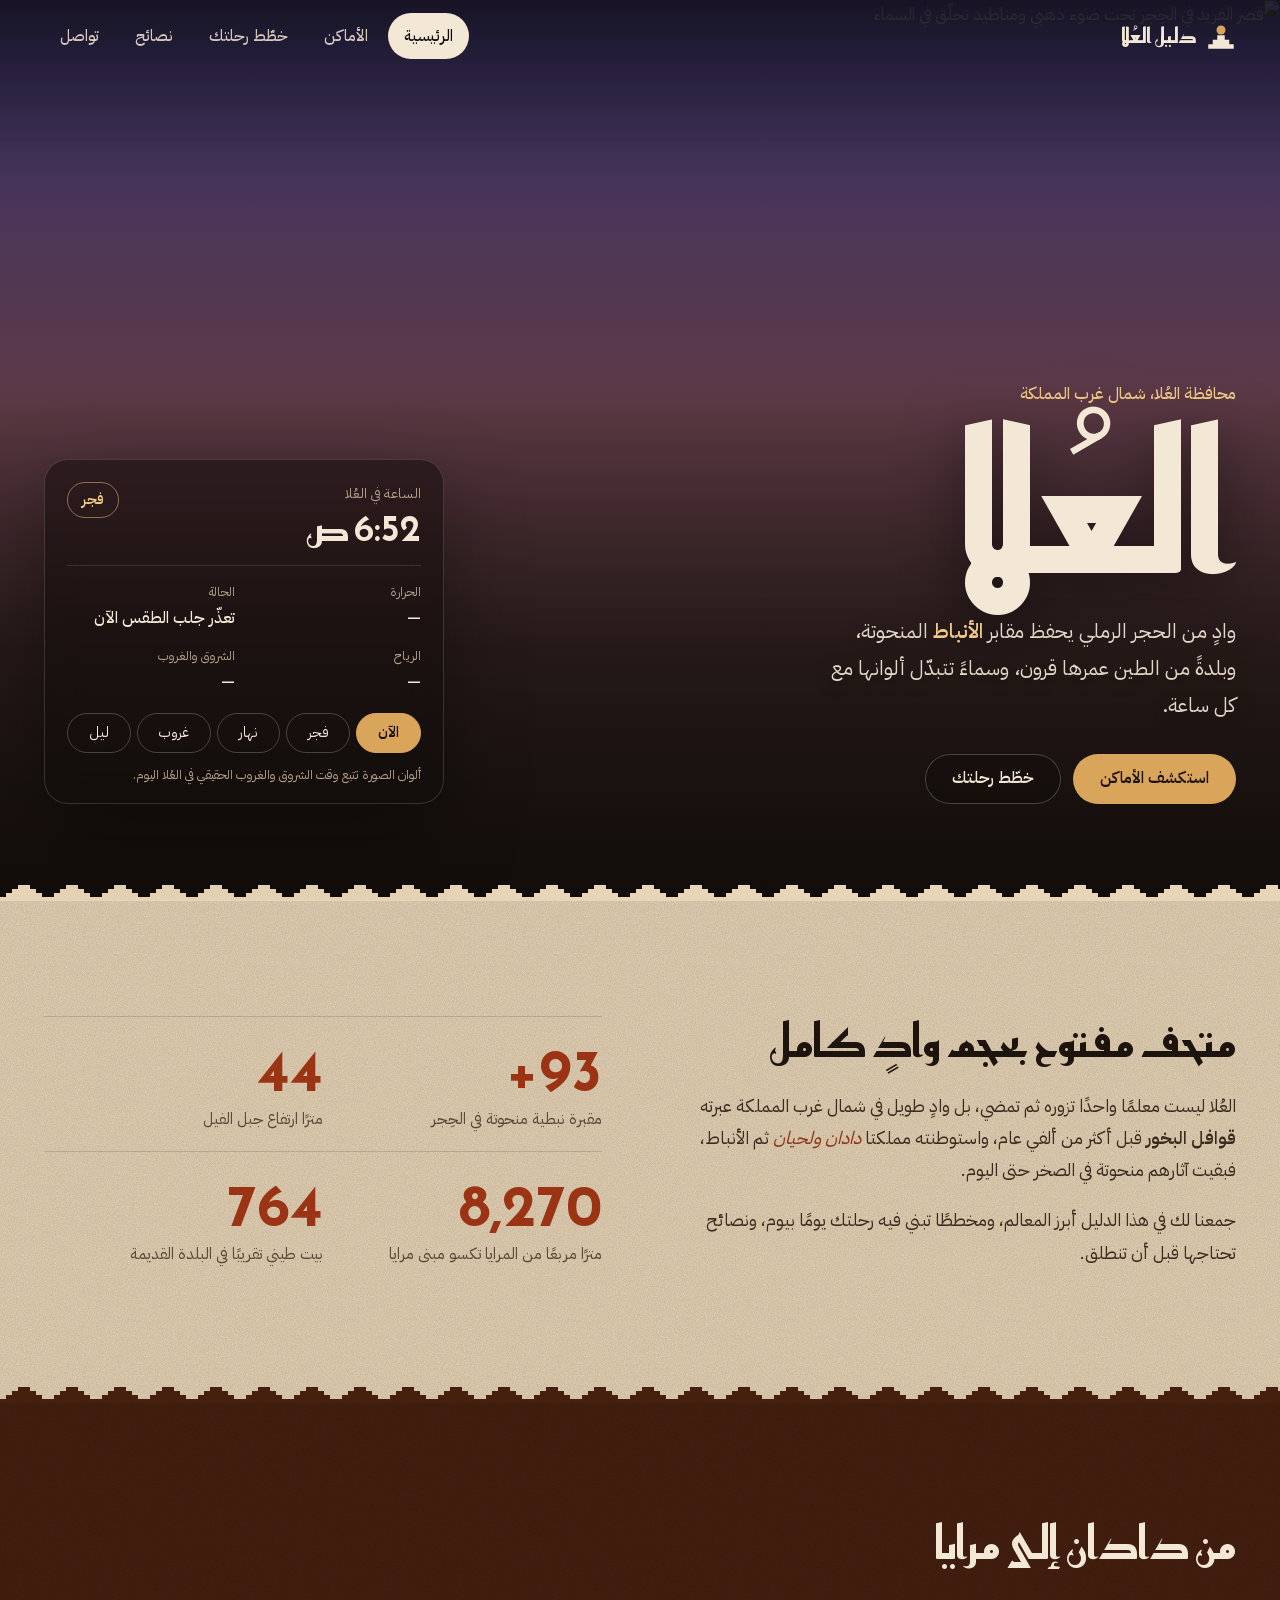
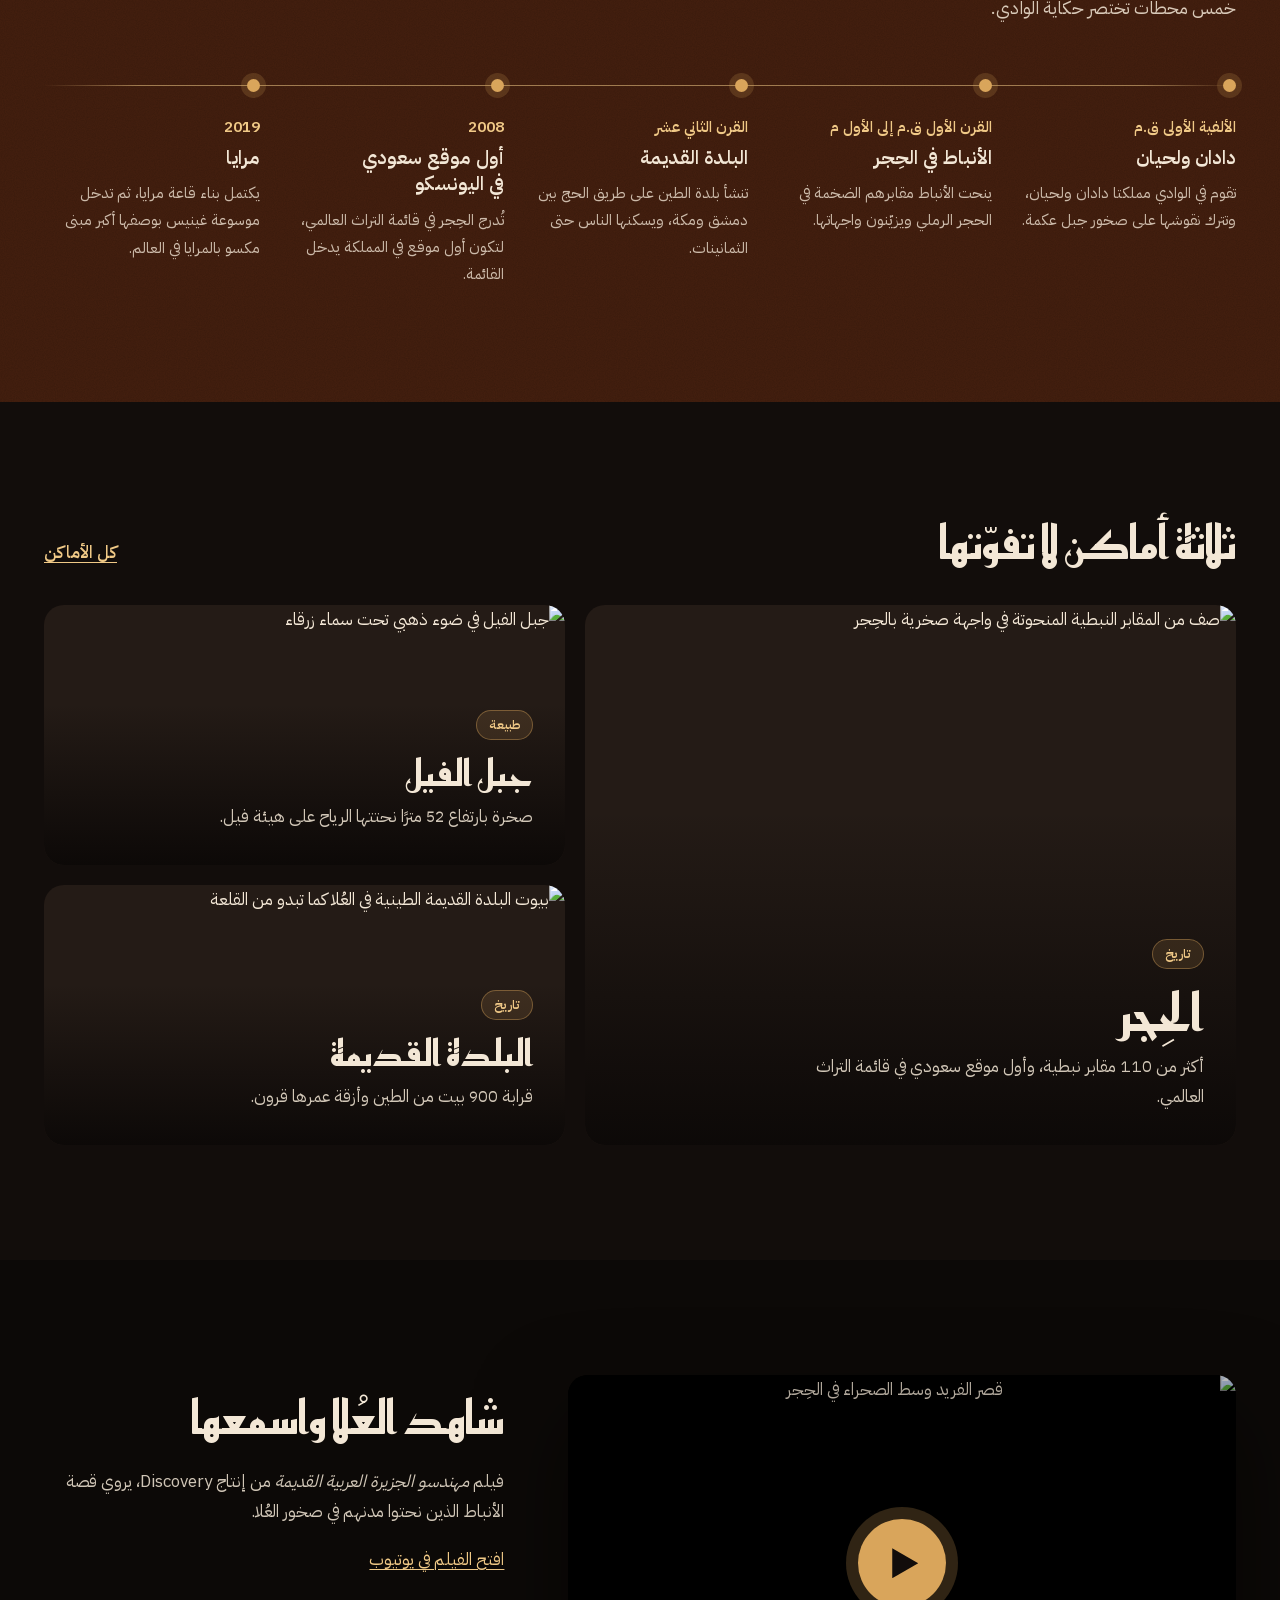
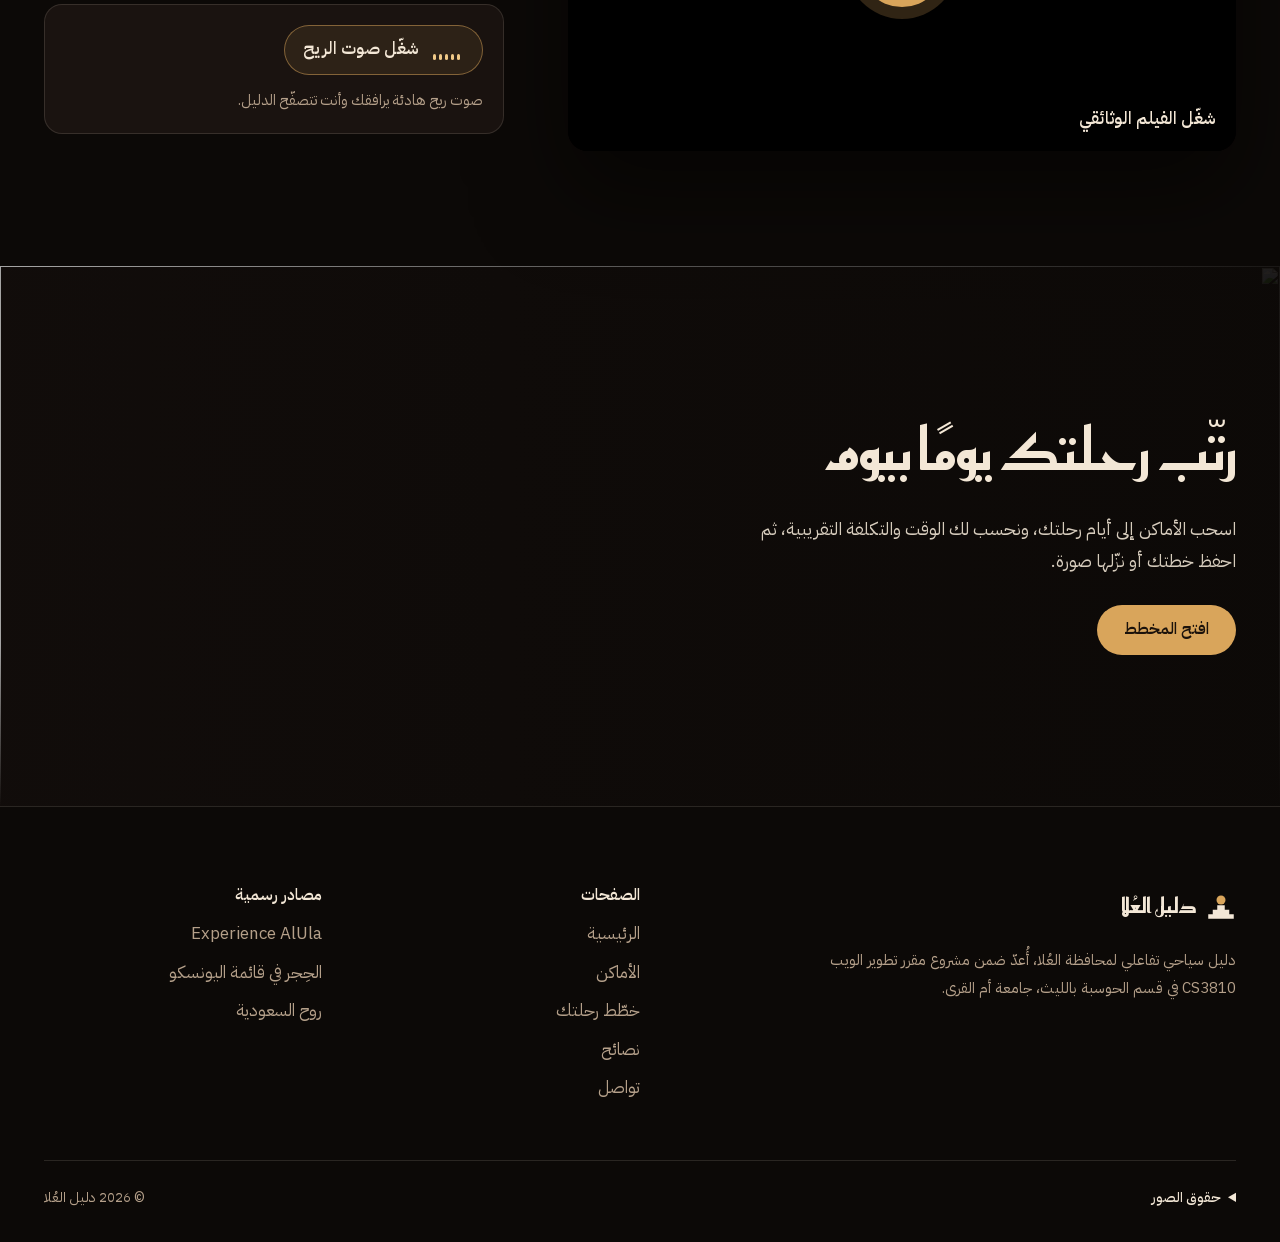
==== commit 268782d7: "Update photos and content" ====
--- a/index.html
+++ b/index.html
@@ -36,7 +36,7 @@
 <main id="main">
 <section class="hero" id="hero" data-phase="sunset" aria-labelledby="hero-title">
   <div class="hero-media">
-    <img class="hero-img" src="media/hero-hegra.jpg" alt="قصر الفريد، المقبرة النبطية المنفردة في الحِجر، وقت الغروب" fetchpriority="high">
+    <img class="hero-img" src="media/hero-hegra.jpg" alt="قصر الفريد في الحِجر تحت ضوء ذهبي ومناطيد تحلّق في السماء" fetchpriority="high">
     <div class="hero-tint tint-dawn" aria-hidden="true"></div>
     <div class="hero-tint tint-sunset" aria-hidden="true"></div>
     <div class="hero-tint tint-night" aria-hidden="true"></div>
@@ -139,7 +139,7 @@
     </div>
     <div class="feature-grid">
       <a class="feature feature-lg" href="places.html#hegra">
-        <img src="media/hegra.jpg" alt="واجهات مقابر قصر البنت المنحوتة في صخور الحِجر" loading="lazy">
+        <img src="media/hegra.jpg" alt="صف من المقابر النبطية المنحوتة في واجهة صخرية بالحِجر" loading="lazy">
         <div class="feature-text">
           <span class="tag">تاريخ</span>
           <h3>الحِجر</h3>
@@ -147,7 +147,7 @@
         </div>
       </a>
       <a class="feature" href="places.html#elephant">
-        <img src="media/elephant-rock.jpg" alt="جبل الفيل، صخرة رملية على هيئة فيل وسط الرمال" loading="lazy">
+        <img src="media/elephant-rock.jpg" alt="جبل الفيل في ضوء ذهبي تحت سماء زرقاء" loading="lazy">
         <div class="feature-text">
           <span class="tag">طبيعة</span>
           <h3>جبل الفيل</h3>
@@ -170,7 +170,7 @@
   <div class="wrap film-grid">
     <div class="film-player" id="film">
       <button class="film-facade" type="button" id="film-play" data-video="z8A0LpX7_yM">
-        <img src="media/banner-places.jpg" alt="جبل إثلب والسيق في الحِجر" loading="lazy">
+        <img src="media/film-poster.jpg" alt="قصر الفريد وسط الصحراء في الحِجر" loading="lazy">
         <span class="play-icon" aria-hidden="true"></span>
         <span class="film-caption">شغّل الفيلم الوثائقي</span>
       </button>
@@ -192,7 +192,7 @@
 </section>
 
 <section class="cta" aria-labelledby="cta-title">
-  <img class="cta-bg" src="media/banner-planner.jpg" alt="" loading="lazy">
+  <img class="cta-bg" src="media/cta.jpg" alt="" loading="lazy">
   <div class="wrap cta-inner">
     <h2 id="cta-title">رتّب رحلتك يومًا بيوم</h2>
     <p>اسحب الأماكن إلى أيام رحلتك، ونحسب لك الوقت والتكلفة التقريبية، ثم احفظ خطتك أو نزّلها صورة.</p>
@@ -234,18 +234,20 @@
       <summary>حقوق الصور</summary>
       <p>جميع الصور من <a href="https://commons.wikimedia.org" target="_blank" rel="noopener">ويكيميديا كومنز</a> برخص حرة، مع حفظ حق كل مصوّر.</p>
       <ul>
-        <li><a href="https://commons.wikimedia.org/wiki/File:Qasr_al-Farid%2C_Hegra_%28Madain_Salih%29%2C_1st_cent._CE%2C_Saudi_Arabia_%2824%29.jpg" target="_blank" rel="noopener">قصر الفريد في الحِجر</a></li>
-        <li><a href="https://commons.wikimedia.org/wiki/File:Qasr_al-Bint%2C_Hegra_%28Madain_Salih%29%2C_Saudi_Arabia%2C_1st_cent._CE_%282%29.jpg" target="_blank" rel="noopener">قصر البنت في الحِجر</a></li>
-        <li><a href="https://commons.wikimedia.org/wiki/File:Elephant_rock%2C_Al-%27Ula.jpg" target="_blank" rel="noopener">جبل الفيل</a></li>
-        <li><a href="https://commons.wikimedia.org/wiki/File:Maraya_Concert_Hall_2024.png" target="_blank" rel="noopener">مرايا</a></li>
+        <li><a href="https://commons.wikimedia.org/wiki/File:%22Summer_Untold%22_Campaign_Launched%2C_AlUla_%282024%29.jpg" target="_blank" rel="noopener">قصر الفريد في الحِجر</a></li>
+        <li><a href="https://commons.wikimedia.org/wiki/File:20141006_143132_resized.jpg" target="_blank" rel="noopener">مقابر الحِجر</a></li>
+        <li><a href="https://commons.wikimedia.org/wiki/File:Elephant_Rock_Al_Ula.jpg" target="_blank" rel="noopener">جبل الفيل</a></li>
+        <li><a href="https://commons.wikimedia.org/wiki/File:Maraya_Concert_Hall_20260130_5.jpg" target="_blank" rel="noopener">مرايا</a></li>
         <li><a href="https://commons.wikimedia.org/wiki/File:Al-Ula_Old_Town_2021.jpg" target="_blank" rel="noopener">البلدة القديمة</a></li>
-        <li><a href="https://commons.wikimedia.org/wiki/File:Ancient_site_of_Dadan_at_al-Ula%2C_1st_millenium_BCE%2C_Saudi_Arabia_11.jpg" target="_blank" rel="noopener">دادان</a></li>
-        <li><a href="https://commons.wikimedia.org/wiki/File:Jabal_Ikmah%2C_ancient_Arabian_rock_art_and_inscription_site%3B_1st_millenium_BCE%3B_al-Ula%2C_Saudi_Arabia_%2833%29.jpg" target="_blank" rel="noopener">جبل عكمة</a></li>
-        <li><a href="https://commons.wikimedia.org/wiki/File:Landscape_at_al-Ula%2C_Saudi_Arabia_%285%29.jpg" target="_blank" rel="noopener">وادي العُلا</a></li>
-        <li><a href="https://commons.wikimedia.org/wiki/File:Jabal_Ithlib_and_the_Siq%2C_Hegra_%28Madain_Salih%29%2C_Saudi_Arabia.jpg" target="_blank" rel="noopener">جبل إثلب في الحِجر</a></li>
-        <li><a href="https://commons.wikimedia.org/wiki/File:Landscape_at_al-Ula%2C_Saudi_Arabia_%283%29.jpg" target="_blank" rel="noopener">طبيعة العُلا</a></li>
-        <li><a href="https://commons.wikimedia.org/wiki/File:Landscape_at_al-Ula_behind_Jabal_Ikmah_where_a_large_group_of_early_Islamic_inscriptions_are_to_be_seeen.jpg" target="_blank" rel="noopener">وادٍ قرب جبل عكمة</a></li>
+        <li><a href="https://commons.wikimedia.org/wiki/File:Ancient_site_of_Dadan_at_al-Ula%2C_1st_millenium_BCE%2C_Saudi_Arabia_1.jpg" target="_blank" rel="noopener">دادان</a></li>
+        <li><a href="https://commons.wikimedia.org/wiki/File:Jabal_Ikmah%2C_ancient_Arabian_rock_art_and_inscription_site%3B_1st_millenium_BCE%3B_al-Ula%2C_Saudi_Arabia_%2819%29.jpg" target="_blank" rel="noopener">جبل عكمة</a></li>
+        <li><a href="https://commons.wikimedia.org/wiki/File:Al_Ula_%286748577917%29.jpg" target="_blank" rel="noopener">إطلالة على واحة العُلا</a></li>
+        <li><a href="https://commons.wikimedia.org/wiki/File:%D9%82%D8%B5%D8%B1_%D8%A7%D9%84%D9%81%D8%B1%D9%8A%D8%AF.jpg" target="_blank" rel="noopener">قصر الفريد والأزهار البرية</a></li>
+        <li><a href="https://commons.wikimedia.org/wiki/File:Al_Ula_%286749309959%29.jpg" target="_blank" rel="noopener">جبال العُلا</a></li>
+        <li><a href="https://commons.wikimedia.org/wiki/File:Ancient_site_of_Dadan_at_al-Ula%2C_1st_millenium_BCE%2C_Saudi_Arabia_36.jpg" target="_blank" rel="noopener">واحة العُلا قرب دادان</a></li>
         <li><a href="https://commons.wikimedia.org/wiki/File:Al-Ula_Old_Town_2021_Wikivoyage_banner.jpg" target="_blank" rel="noopener">بانوراما البلدة القديمة</a></li>
+        <li><a href="https://commons.wikimedia.org/wiki/File:Madain_Saleh_2017_02.jpg" target="_blank" rel="noopener">الحِجر</a></li>
+        <li><a href="https://commons.wikimedia.org/wiki/File:Elephant_Rock_%286736020449%29.jpg" target="_blank" rel="noopener">جبل الفيل من بعيد</a></li>
       </ul>
     </details>
     <p class="copy">© 2026 دليل العُلا</p>
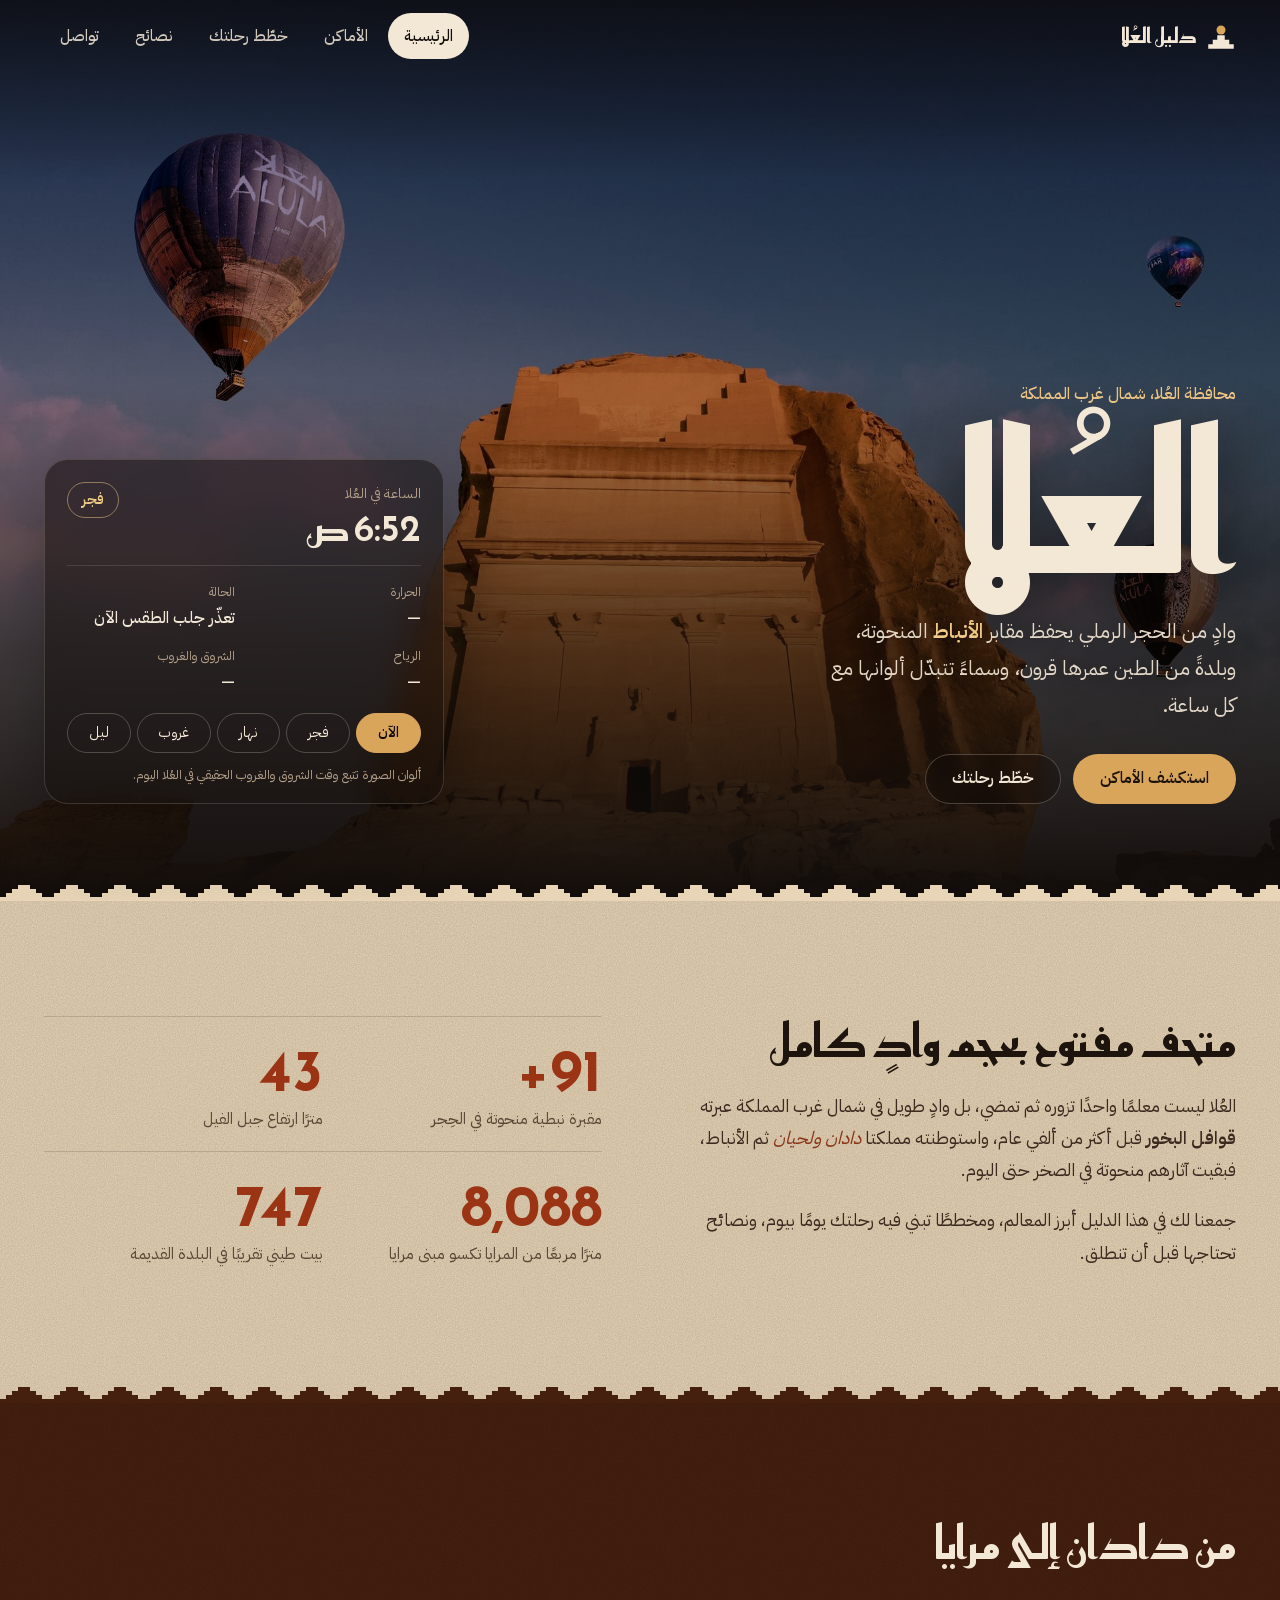
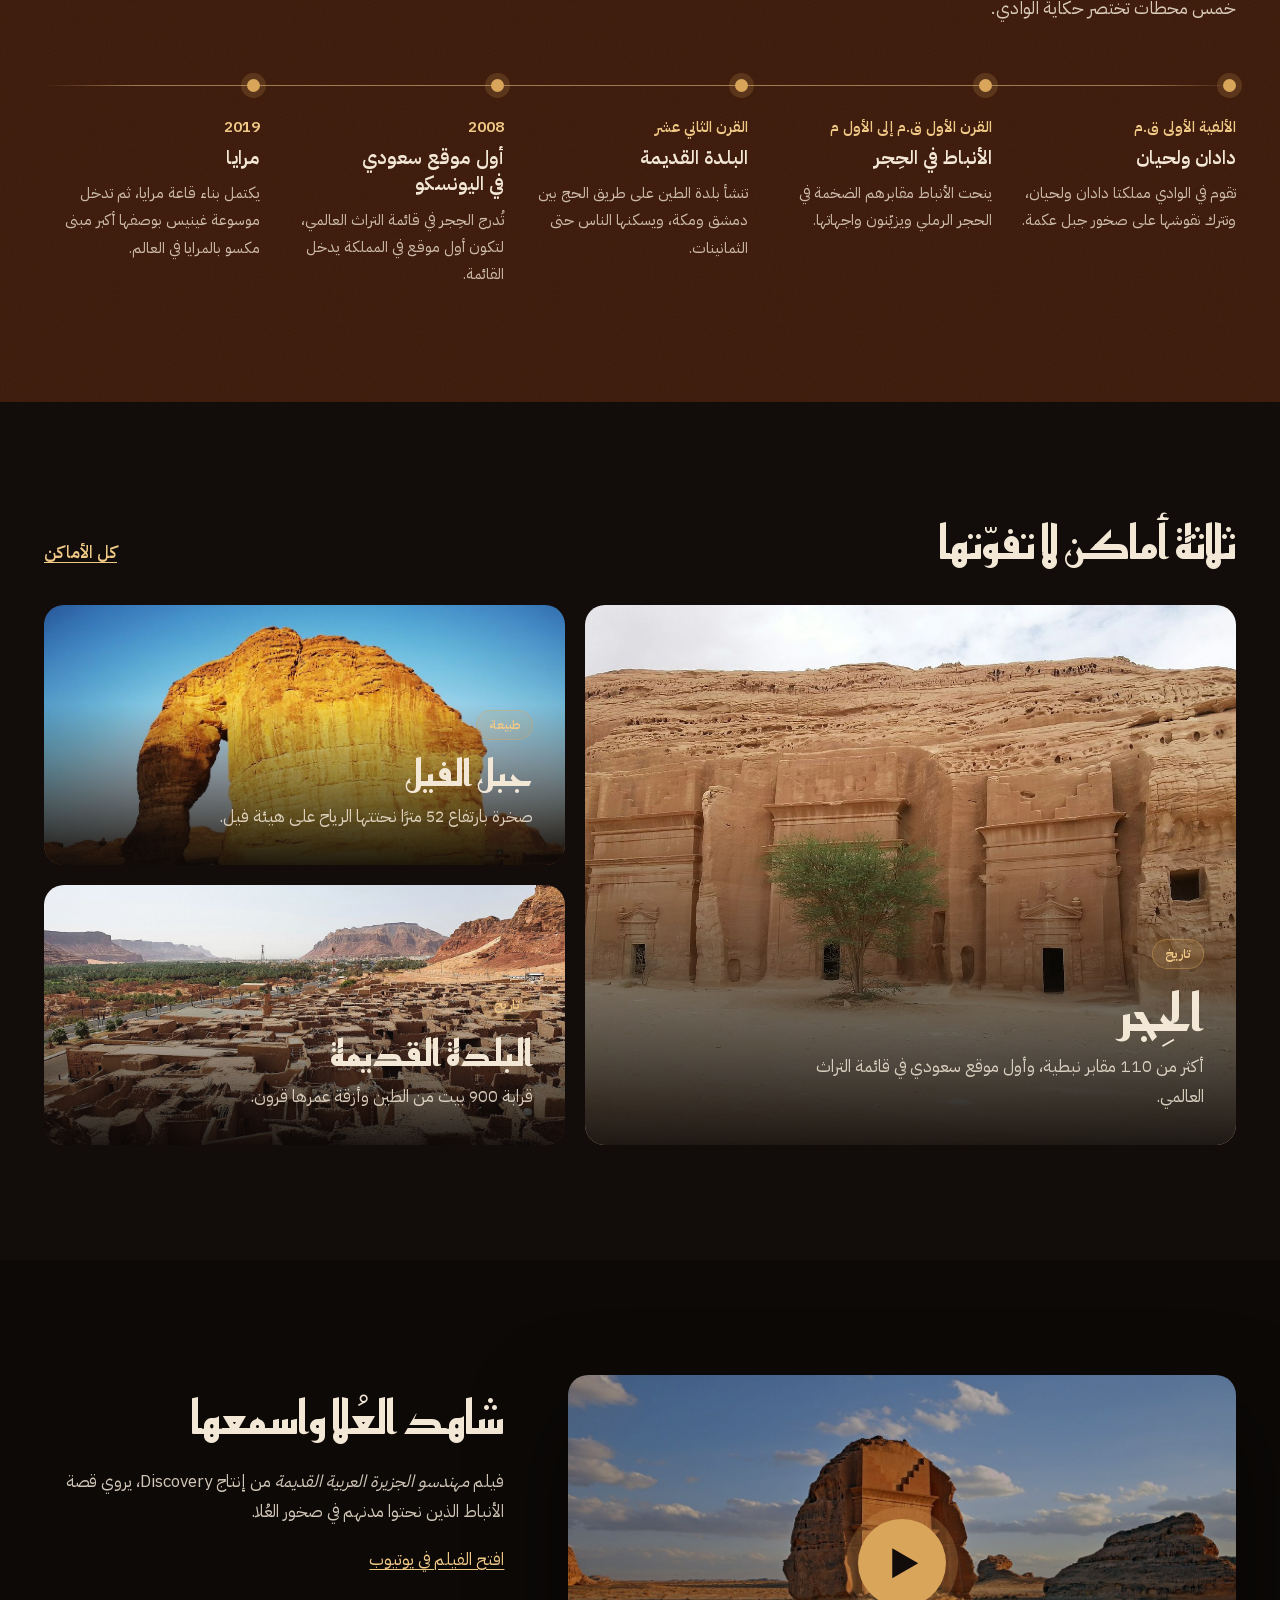
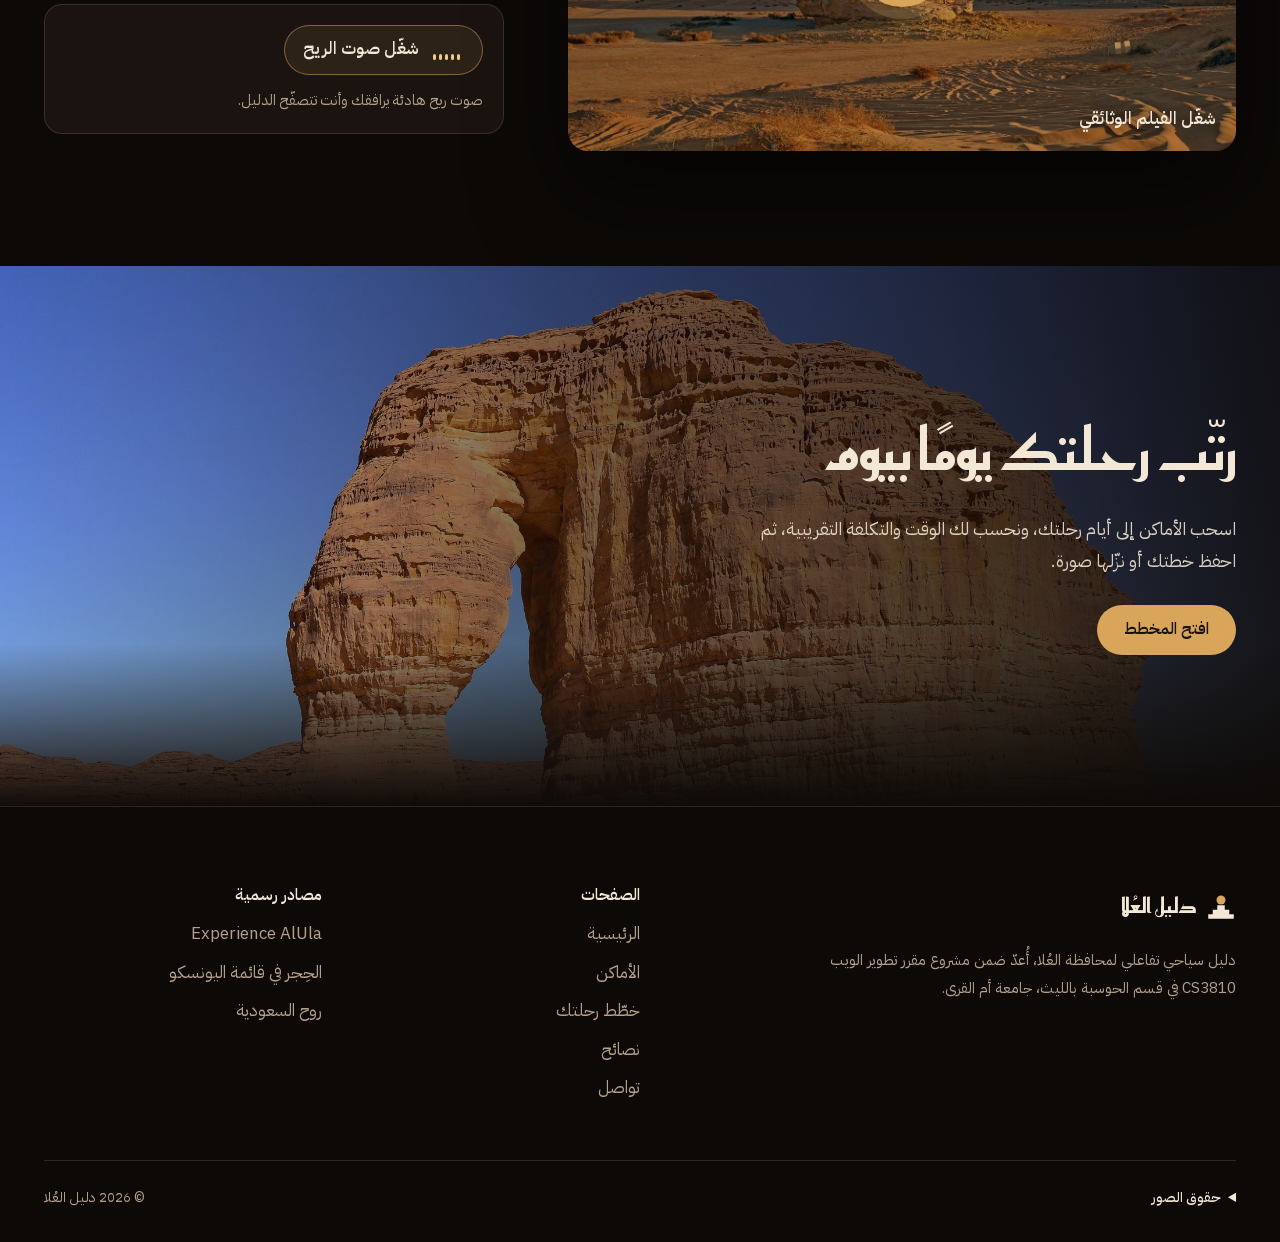
==== commit 6c574478: "Add photos, credits and final design polish" ====
--- a/index.html
+++ b/index.html
@@ -234,20 +234,20 @@
       <summary>حقوق الصور</summary>
       <p>جميع الصور من <a href="https://commons.wikimedia.org" target="_blank" rel="noopener">ويكيميديا كومنز</a> برخص حرة، مع حفظ حق كل مصوّر.</p>
       <ul>
-        <li><a href="https://commons.wikimedia.org/wiki/File:%22Summer_Untold%22_Campaign_Launched%2C_AlUla_%282024%29.jpg" target="_blank" rel="noopener">قصر الفريد في الحِجر</a></li>
-        <li><a href="https://commons.wikimedia.org/wiki/File:20141006_143132_resized.jpg" target="_blank" rel="noopener">مقابر الحِجر</a></li>
-        <li><a href="https://commons.wikimedia.org/wiki/File:Elephant_Rock_Al_Ula.jpg" target="_blank" rel="noopener">جبل الفيل</a></li>
-        <li><a href="https://commons.wikimedia.org/wiki/File:Maraya_Concert_Hall_20260130_5.jpg" target="_blank" rel="noopener">مرايا</a></li>
-        <li><a href="https://commons.wikimedia.org/wiki/File:Al-Ula_Old_Town_2021.jpg" target="_blank" rel="noopener">البلدة القديمة</a></li>
-        <li><a href="https://commons.wikimedia.org/wiki/File:Ancient_site_of_Dadan_at_al-Ula%2C_1st_millenium_BCE%2C_Saudi_Arabia_1.jpg" target="_blank" rel="noopener">دادان</a></li>
-        <li><a href="https://commons.wikimedia.org/wiki/File:Jabal_Ikmah%2C_ancient_Arabian_rock_art_and_inscription_site%3B_1st_millenium_BCE%3B_al-Ula%2C_Saudi_Arabia_%2819%29.jpg" target="_blank" rel="noopener">جبل عكمة</a></li>
-        <li><a href="https://commons.wikimedia.org/wiki/File:Al_Ula_%286748577917%29.jpg" target="_blank" rel="noopener">إطلالة على واحة العُلا</a></li>
-        <li><a href="https://commons.wikimedia.org/wiki/File:%D9%82%D8%B5%D8%B1_%D8%A7%D9%84%D9%81%D8%B1%D9%8A%D8%AF.jpg" target="_blank" rel="noopener">قصر الفريد والأزهار البرية</a></li>
-        <li><a href="https://commons.wikimedia.org/wiki/File:Al_Ula_%286749309959%29.jpg" target="_blank" rel="noopener">جبال العُلا</a></li>
-        <li><a href="https://commons.wikimedia.org/wiki/File:Ancient_site_of_Dadan_at_al-Ula%2C_1st_millenium_BCE%2C_Saudi_Arabia_36.jpg" target="_blank" rel="noopener">واحة العُلا قرب دادان</a></li>
-        <li><a href="https://commons.wikimedia.org/wiki/File:Al-Ula_Old_Town_2021_Wikivoyage_banner.jpg" target="_blank" rel="noopener">بانوراما البلدة القديمة</a></li>
-        <li><a href="https://commons.wikimedia.org/wiki/File:Madain_Saleh_2017_02.jpg" target="_blank" rel="noopener">الحِجر</a></li>
-        <li><a href="https://commons.wikimedia.org/wiki/File:Elephant_Rock_%286736020449%29.jpg" target="_blank" rel="noopener">جبل الفيل من بعيد</a></li>
+        <li><a href="https://commons.wikimedia.org/wiki/File:%22Summer_Untold%22_Campaign_Launched%2C_AlUla_%282024%29.jpg" target="_blank" rel="noopener">قصر الفريد في الحِجر</a>، تصوير وكالة الأنباء السعودية (واس)، <span dir="ltr">CC BY-SA 4.0</span></li>
+        <li><a href="https://commons.wikimedia.org/wiki/File:20141006_143132_resized.jpg" target="_blank" rel="noopener">مقابر الحِجر</a>، تصوير Franksuresh، <span dir="ltr">CC0</span></li>
+        <li><a href="https://commons.wikimedia.org/wiki/File:Elephant_Rock_Al_Ula.jpg" target="_blank" rel="noopener">جبل الفيل</a>، تصوير Lukas31، <span dir="ltr">CC BY-SA 4.0</span></li>
+        <li><a href="https://commons.wikimedia.org/wiki/File:Maraya_Concert_Hall_20260130_5.jpg" target="_blank" rel="noopener">مرايا</a>، تصوير Z thomas، <span dir="ltr">CC BY 4.0</span></li>
+        <li><a href="https://commons.wikimedia.org/wiki/File:Al-Ula_Old_Town_2021.jpg" target="_blank" rel="noopener">البلدة القديمة</a>، تصوير Richard Mortel، <span dir="ltr">CC BY 2.0</span></li>
+        <li><a href="https://commons.wikimedia.org/wiki/File:Ancient_site_of_Dadan_at_al-Ula%2C_1st_millenium_BCE%2C_Saudi_Arabia_1.jpg" target="_blank" rel="noopener">دادان</a>، تصوير Richard Mortel، <span dir="ltr">CC BY 2.0</span></li>
+        <li><a href="https://commons.wikimedia.org/wiki/File:Jabal_Ikmah%2C_ancient_Arabian_rock_art_and_inscription_site%3B_1st_millenium_BCE%3B_al-Ula%2C_Saudi_Arabia_%2819%29.jpg" target="_blank" rel="noopener">جبل عكمة</a>، تصوير Richard Mortel، <span dir="ltr">CC BY 2.0</span></li>
+        <li><a href="https://commons.wikimedia.org/wiki/File:Al_Ula_%286748577917%29.jpg" target="_blank" rel="noopener">إطلالة على واحة العُلا</a>، تصوير Sammy Six، <span dir="ltr">CC BY 2.0</span></li>
+        <li><a href="https://commons.wikimedia.org/wiki/File:%D9%82%D8%B5%D8%B1_%D8%A7%D9%84%D9%81%D8%B1%D9%8A%D8%AF.jpg" target="_blank" rel="noopener">قصر الفريد والأزهار البرية</a>، تصوير وكالة الأنباء السعودية (واس)، <span dir="ltr">CC BY-SA 4.0</span></li>
+        <li><a href="https://commons.wikimedia.org/wiki/File:Al_Ula_%286749309959%29.jpg" target="_blank" rel="noopener">جبال العُلا</a>، تصوير Sammy Six، <span dir="ltr">CC BY 2.0</span></li>
+        <li><a href="https://commons.wikimedia.org/wiki/File:Ancient_site_of_Dadan_at_al-Ula%2C_1st_millenium_BCE%2C_Saudi_Arabia_36.jpg" target="_blank" rel="noopener">واحة العُلا قرب دادان</a>، تصوير Richard Mortel، <span dir="ltr">CC BY 2.0</span></li>
+        <li><a href="https://commons.wikimedia.org/wiki/File:Al-Ula_Old_Town_2021_Wikivoyage_banner.jpg" target="_blank" rel="noopener">بانوراما البلدة القديمة</a>، تصوير Richard Mortel، <span dir="ltr">CC BY 2.0</span></li>
+        <li><a href="https://commons.wikimedia.org/wiki/File:Madain_Saleh_2017_02.jpg" target="_blank" rel="noopener">الحِجر</a>، تصوير Ahmad AlHasanat، <span dir="ltr">CC BY-SA 4.0</span></li>
+        <li><a href="https://commons.wikimedia.org/wiki/File:Elephant_Rock_%286736020449%29.jpg" target="_blank" rel="noopener">جبل الفيل من بعيد</a>، تصوير Sammy Six، <span dir="ltr">CC BY 2.0</span></li>
       </ul>
     </details>
     <p class="copy">© 2026 دليل العُلا</p>
--- a/css/style.css
+++ b/css/style.css
@@ -1201,6 +1201,14 @@
   isolation: isolate;
 }
 
+.page-hero + .band {
+  padding-top: clamp(40px, 5vw, 72px);
+}
+
+.page-hero + .steps-top {
+  padding-top: clamp(64px, 8vw, 112px);
+}
+
 .page-hero-short {
   min-height: clamp(340px, 46vh, 460px);
 }
@@ -1672,8 +1680,8 @@
 
 .stepper output {
   min-width: 1.4ch;
-  font-family: var(--f-display);
-  font-size: 1.5rem;
+  font-size: 1.35rem;
+  font-weight: 600;
   text-align: center;
 }
 
@@ -1705,8 +1713,8 @@
 .summary dd {
   margin: 0;
   color: var(--gold-2);
-  font-family: var(--f-display);
-  font-size: 1.45rem;
+  font-size: 1.35rem;
+  font-weight: 600;
   line-height: 1.4;
   white-space: nowrap;
 }
@@ -2400,8 +2408,7 @@
 .distance-result b {
   display: block;
   color: var(--gold-2);
-  font-family: var(--f-display);
-  font-size: 2.1rem;
+  font-size: 2rem;
   font-weight: 600;
   line-height: 1.3;
   font-variant-numeric: tabular-nums;
@@ -2489,7 +2496,15 @@
   }
 
   .pool-list {
-    grid-template-columns: repeat(auto-fill, minmax(min(100%, 240px), 1fr));
+    grid-auto-flow: column;
+    grid-auto-columns: minmax(220px, 72%);
+    overflow-x: auto;
+    padding-bottom: 8px;
+    scroll-snap-type: x mandatory;
+  }
+
+  .pool-item {
+    scroll-snap-align: start;
   }
 
   .planner-top {
@@ -2605,6 +2620,15 @@
   .map-embed iframe {
     height: 300px;
   }
+
+  .pin-label {
+    font-size: 24px;
+    stroke-width: 7px;
+  }
+
+  .pin-dot {
+    r: 10px;
+  }
 }
 
 @media (prefers-reduced-motion: reduce) {
